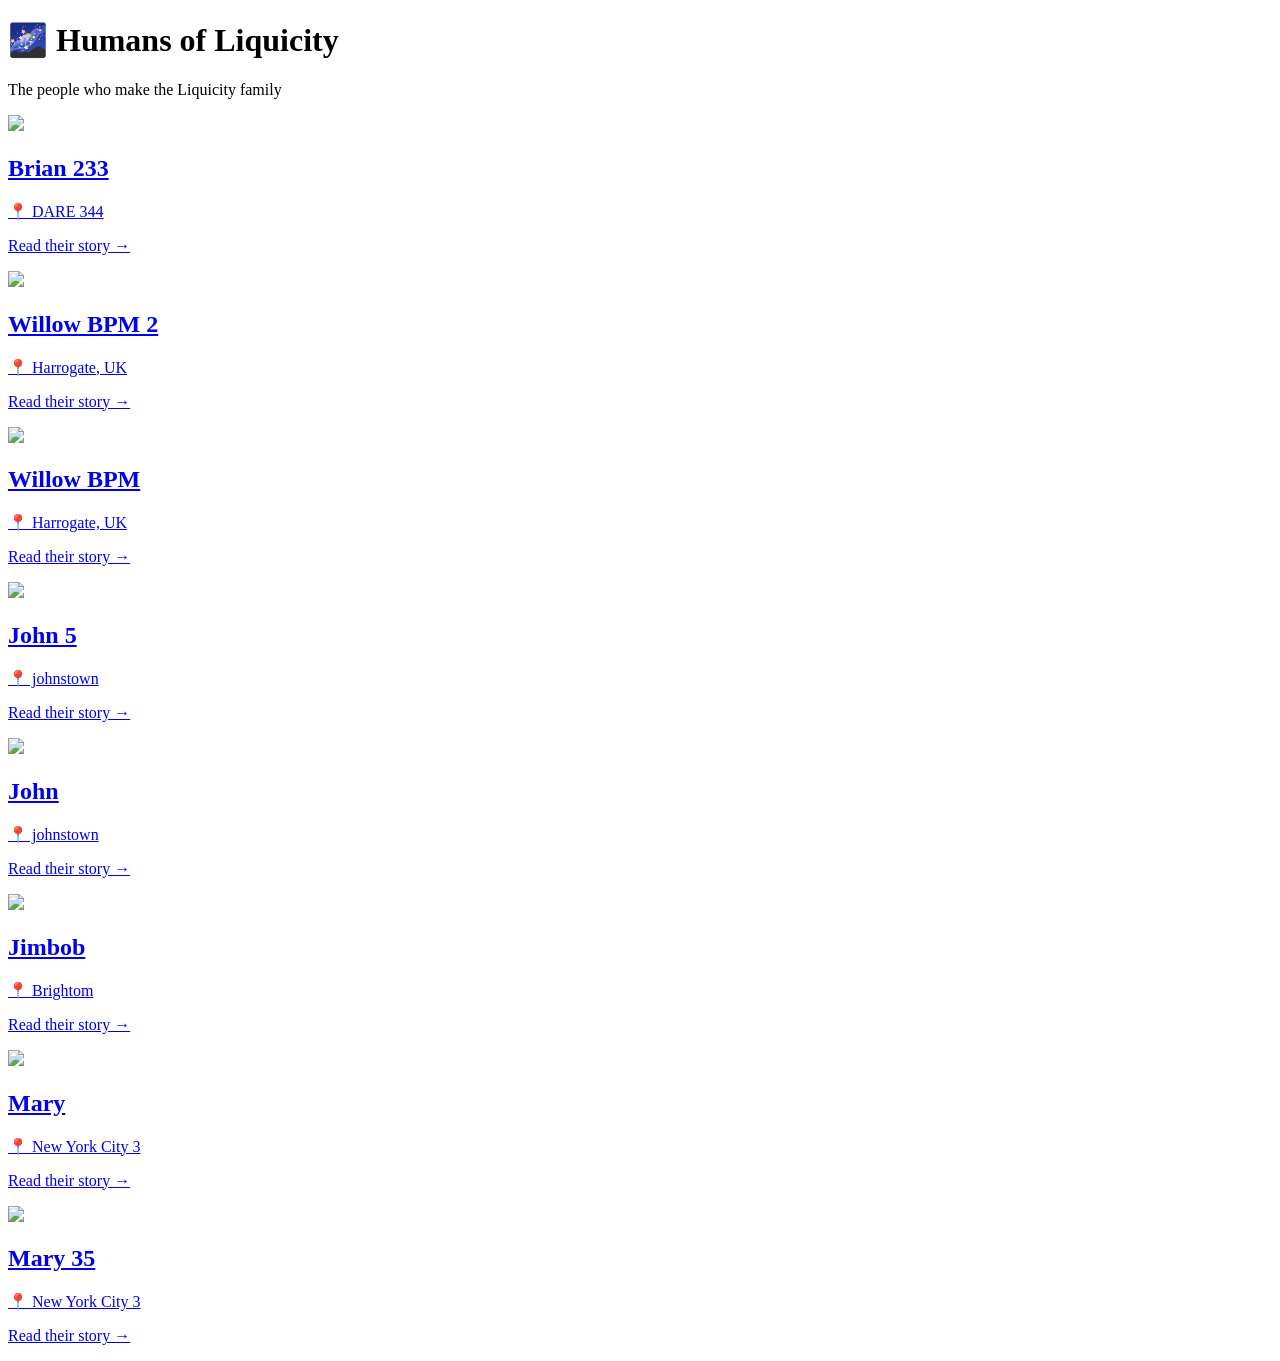
==== index.html @ 3d032705 "Update Humans of Liquicity pages" ====
<!DOCTYPE html>
<html>
<head>
<title>Humans of Liquicity</title>
<link rel="stylesheet" href="assets/style.css">
<meta name="viewport" content="width=device-width, initial-scale=1">
</head>
<body>
<header>
<h1>🌌 Humans of Liquicity</h1>
<p>The people who make the Liquicity family</p>
</header>
<section class="gallery">
<div class="human-card">
<a href="people/brian-233/">
<img src="https://github.com/user-attachments/assets/094af607-dd69-4925-a77b-a42894fe0ffe" class="human-image">
<h2>Brian 233</h2>
<p>📍 DARE 344</p>
<p>Read their story →</p>
</a>
</div><div class="human-card">
<a href="people/willow-bpm-2/">
<img src="<img width=" class="human-image">
<h2>Willow BPM 2</h2>
<p>📍 Harrogate, UK</p>
<p>Read their story →</p>
</a>
</div><div class="human-card">
<a href="people/willow-bpm/">
<img src="<img width=" class="human-image">
<h2>Willow BPM</h2>
<p>📍 Harrogate, UK</p>
<p>Read their story →</p>
</a>
</div><div class="human-card">
<a href="people/john-5/">
<img src="_No response_" class="human-image">
<h2>John 5</h2>
<p>📍 johnstown</p>
<p>Read their story →</p>
</a>
</div><div class="human-card">
<a href="people/john/">
<img src="_No response_" class="human-image">
<h2>John</h2>
<p>📍 johnstown</p>
<p>Read their story →</p>
</a>
</div><div class="human-card">
<a href="people/jimbob/">
<img src="<img width=" class="human-image">
<h2>Jimbob</h2>
<p>📍 Brightom</p>
<p>Read their story →</p>
</a>
</div><div class="human-card">
<a href="people/mary/">
<img src="<img width=" class="human-image">
<h2>Mary</h2>
<p>📍 New York City 3</p>
<p>Read their story →</p>
</a>
</div><div class="human-card">
<a href="people/mary-35/">
<img src="https://github.com/user-attachments/assets/d9423f1f-2d3f-488f-964c-c1379156f17c" class="human-image">
<h2>Mary 35</h2>
<p>📍 New York City 3</p>
<p>Read their story →</p>
</a>
</div>
</section>
</body>
</html>
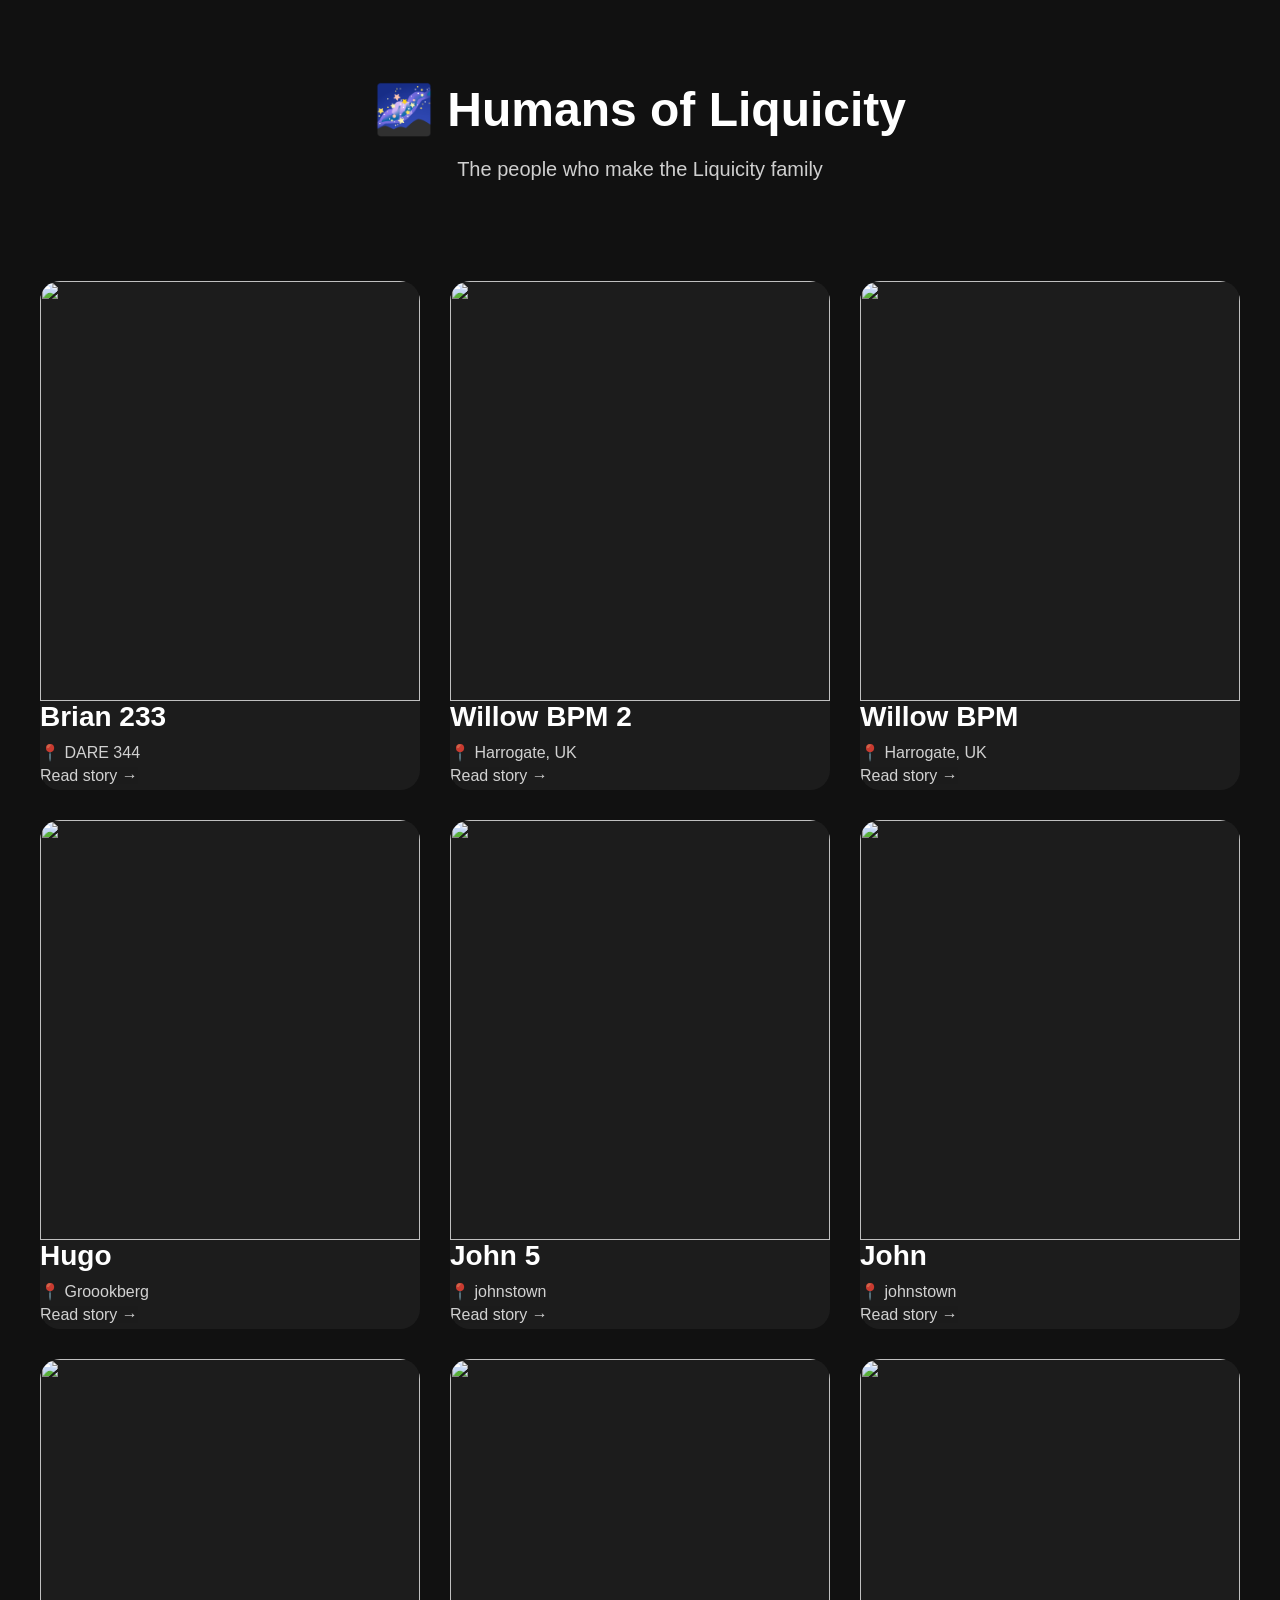
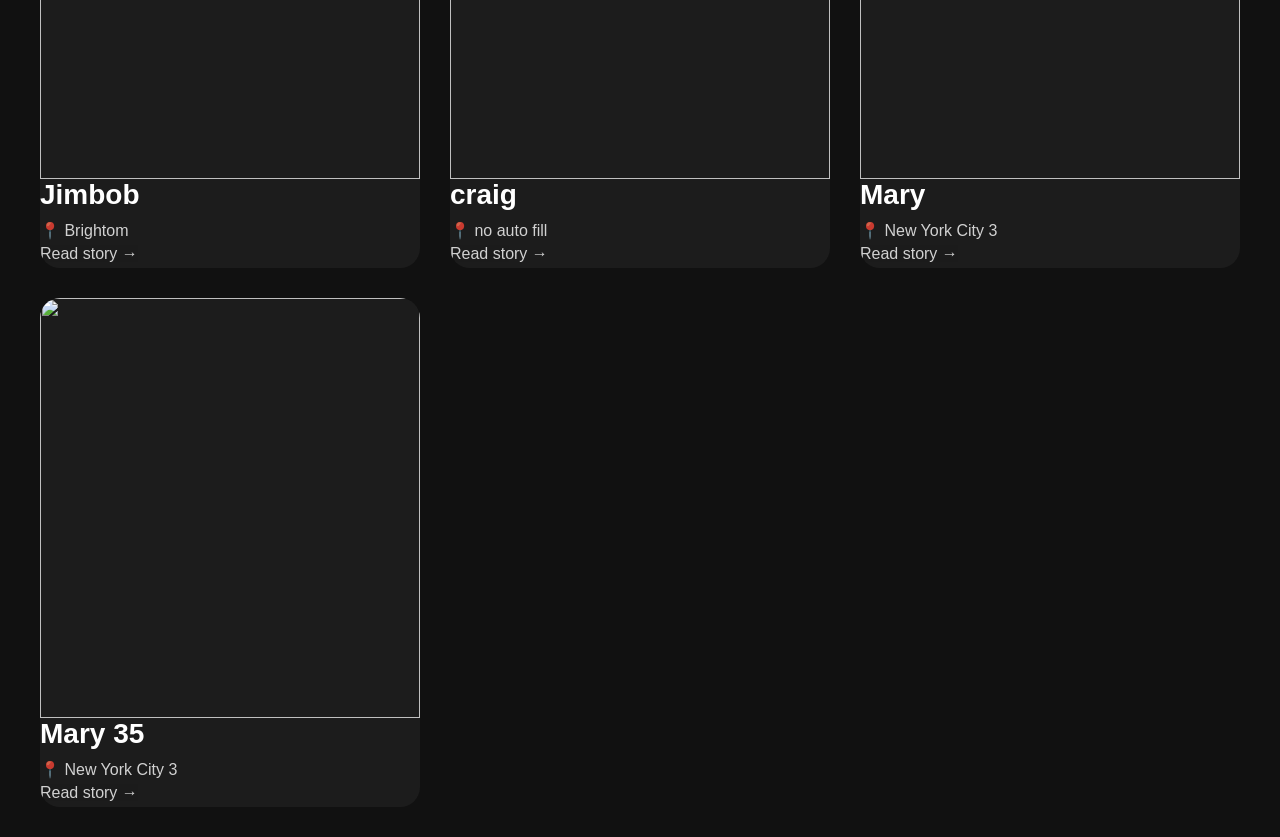
==== commit e9b0cc54: "Update Humans of Liquicity pages" ====
--- a/index.html
+++ b/index.html
@@ -3,7 +3,6 @@
 <head>
 <title>Humans of Liquicity</title>
 <link rel="stylesheet" href="assets/style.css">
-<meta name="viewport" content="width=device-width, initial-scale=1">
 </head>
 <body>
 <header>
@@ -11,63 +10,167 @@
 <p>The people who make the Liquicity family</p>
 </header>
 <section class="gallery">
-<div class="human-card">
-<a href="people/brian-233/">
-<img src="https://github.com/user-attachments/assets/094af607-dd69-4925-a77b-a42894fe0ffe" class="human-image">
-<h2>Brian 233</h2>
-<p>📍 DARE 344</p>
-<p>Read their story →</p>
-</a>
-</div><div class="human-card">
-<a href="people/willow-bpm-2/">
-<img src="<img width=" class="human-image">
-<h2>Willow BPM 2</h2>
-<p>📍 Harrogate, UK</p>
-<p>Read their story →</p>
-</a>
-</div><div class="human-card">
-<a href="people/willow-bpm/">
-<img src="<img width=" class="human-image">
-<h2>Willow BPM</h2>
-<p>📍 Harrogate, UK</p>
-<p>Read their story →</p>
-</a>
-</div><div class="human-card">
-<a href="people/john-5/">
-<img src="_No response_" class="human-image">
-<h2>John 5</h2>
-<p>📍 johnstown</p>
-<p>Read their story →</p>
-</a>
-</div><div class="human-card">
-<a href="people/john/">
-<img src="_No response_" class="human-image">
-<h2>John</h2>
-<p>📍 johnstown</p>
-<p>Read their story →</p>
-</a>
-</div><div class="human-card">
-<a href="people/jimbob/">
-<img src="<img width=" class="human-image">
-<h2>Jimbob</h2>
-<p>📍 Brightom</p>
-<p>Read their story →</p>
-</a>
-</div><div class="human-card">
-<a href="people/mary/">
-<img src="<img width=" class="human-image">
-<h2>Mary</h2>
-<p>📍 New York City 3</p>
-<p>Read their story →</p>
-</a>
-</div><div class="human-card">
-<a href="people/mary-35/">
-<img src="https://github.com/user-attachments/assets/d9423f1f-2d3f-488f-964c-c1379156f17c" class="human-image">
-<h2>Mary 35</h2>
-<p>📍 New York City 3</p>
-<p>Read their story →</p>
-</a>
-</div>
+
+        <div class="human-card">
+
+        <a href="people/brian-233/">
+
+        <img src="https://github.com/user-attachments/assets/094af607-dd69-4925-a77b-a42894fe0ffe" class="human-image">
+
+        <h2>Brian 233</h2>
+
+        <p>📍 DARE 344</p>
+
+        <p>Read story →</p>
+
+        </a>
+
+        </div>
+        
+        <div class="human-card">
+
+        <a href="people/willow-bpm-2/">
+
+        <img src="<img width=" class="human-image">
+
+        <h2>Willow BPM 2</h2>
+
+        <p>📍 Harrogate, UK</p>
+
+        <p>Read story →</p>
+
+        </a>
+
+        </div>
+        
+        <div class="human-card">
+
+        <a href="people/willow-bpm/">
+
+        <img src="<img width=" class="human-image">
+
+        <h2>Willow BPM</h2>
+
+        <p>📍 Harrogate, UK</p>
+
+        <p>Read story →</p>
+
+        </a>
+
+        </div>
+        
+        <div class="human-card">
+
+        <a href="people/hugo/">
+
+        <img src="https://github.com/user-attachments/assets/6a5c4d60-dff2-40f5-a59c-875e7937b018" class="human-image">
+
+        <h2>Hugo</h2>
+
+        <p>📍 Groookberg</p>
+
+        <p>Read story →</p>
+
+        </a>
+
+        </div>
+        
+        <div class="human-card">
+
+        <a href="people/john-5/">
+
+        <img src="_No response_" class="human-image">
+
+        <h2>John 5</h2>
+
+        <p>📍 johnstown</p>
+
+        <p>Read story →</p>
+
+        </a>
+
+        </div>
+        
+        <div class="human-card">
+
+        <a href="people/john/">
+
+        <img src="_No response_" class="human-image">
+
+        <h2>John</h2>
+
+        <p>📍 johnstown</p>
+
+        <p>Read story →</p>
+
+        </a>
+
+        </div>
+        
+        <div class="human-card">
+
+        <a href="people/jimbob/">
+
+        <img src="<img width=" class="human-image">
+
+        <h2>Jimbob</h2>
+
+        <p>📍 Brightom</p>
+
+        <p>Read story →</p>
+
+        </a>
+
+        </div>
+        
+        <div class="human-card">
+
+        <a href="people/craig/">
+
+        <img src="https://github.com/user-attachments/assets/9e0b74dc-138c-4d0c-9e52-d8a0b8a4632c" class="human-image">
+
+        <h2>craig</h2>
+
+        <p>📍 no auto fill</p>
+
+        <p>Read story →</p>
+
+        </a>
+
+        </div>
+        
+        <div class="human-card">
+
+        <a href="people/mary/">
+
+        <img src="<img width=" class="human-image">
+
+        <h2>Mary</h2>
+
+        <p>📍 New York City 3</p>
+
+        <p>Read story →</p>
+
+        </a>
+
+        </div>
+        
+        <div class="human-card">
+
+        <a href="people/mary-35/">
+
+        <img src="https://github.com/user-attachments/assets/d9423f1f-2d3f-488f-964c-c1379156f17c" class="human-image">
+
+        <h2>Mary 35</h2>
+
+        <p>📍 New York City 3</p>
+
+        <p>Read story →</p>
+
+        </a>
+
+        </div>
+        
 </section>
 </body>
 </html>
--- a/assets/style.css
+++ b/assets/style.css
@@ -0,0 +1,180 @@
+body {
+    margin: 0;
+    font-family: Arial, Helvetica, sans-serif;
+    background: #111;
+    color: white;
+}
+
+
+header {
+    text-align: center;
+    padding: 50px 20px;
+}
+
+
+header h1 {
+    font-size: 48px;
+    margin-bottom: 10px;
+}
+
+
+header p {
+    font-size: 20px;
+    opacity: 0.8;
+}
+
+
+/* 3 column Humans gallery */
+
+.gallery {
+    max-width: 1200px;
+    margin: 0 auto;
+    padding: 30px;
+
+    display: grid;
+    grid-template-columns: repeat(3, 1fr);
+    gap: 30px;
+}
+
+
+
+.human-card {
+    background: #1c1c1c;
+    border-radius: 20px;
+    overflow: hidden;
+    transition: transform 0.3s ease;
+}
+
+
+
+.human-card:hover {
+    transform: translateY(-5px);
+}
+
+
+
+.human-card a {
+    color: white;
+    text-decoration: none;
+}
+
+
+
+.human-image {
+
+    width: 100%;
+
+    height: 420px;
+
+    object-fit: cover;
+
+    display: block;
+
+}
+
+
+
+.human-info {
+    padding: 20px;
+}
+
+
+
+.human-card h2 {
+
+    margin: 0 0 10px 0;
+
+    font-size: 28px;
+
+}
+
+
+
+.human-card p {
+
+    margin: 5px 0;
+
+    opacity: 0.8;
+
+}
+
+
+
+/* Individual story pages */
+
+.profile {
+
+    max-width: 700px;
+
+    margin: 50px auto;
+
+    padding: 30px;
+
+    background: #1c1c1c;
+
+    border-radius: 25px;
+
+}
+
+
+
+.profile-image {
+
+    width: 100%;
+
+    max-height: 700px;
+
+    object-fit: cover;
+
+    border-radius: 20px;
+
+}
+
+
+
+blockquote {
+
+    font-size: 24px;
+
+    font-style: italic;
+
+    line-height: 1.5;
+
+    border-left: 4px solid white;
+
+    padding-left: 20px;
+
+}
+
+
+
+/* Mobile */
+
+@media (max-width: 900px) {
+
+    .gallery {
+
+        grid-template-columns: repeat(2, 1fr);
+
+    }
+
+}
+
+
+
+@media (max-width: 600px) {
+
+    .gallery {
+
+        grid-template-columns: 1fr;
+
+    }
+
+
+    header h1 {
+
+        font-size: 36px;
+
+    }
+
+}
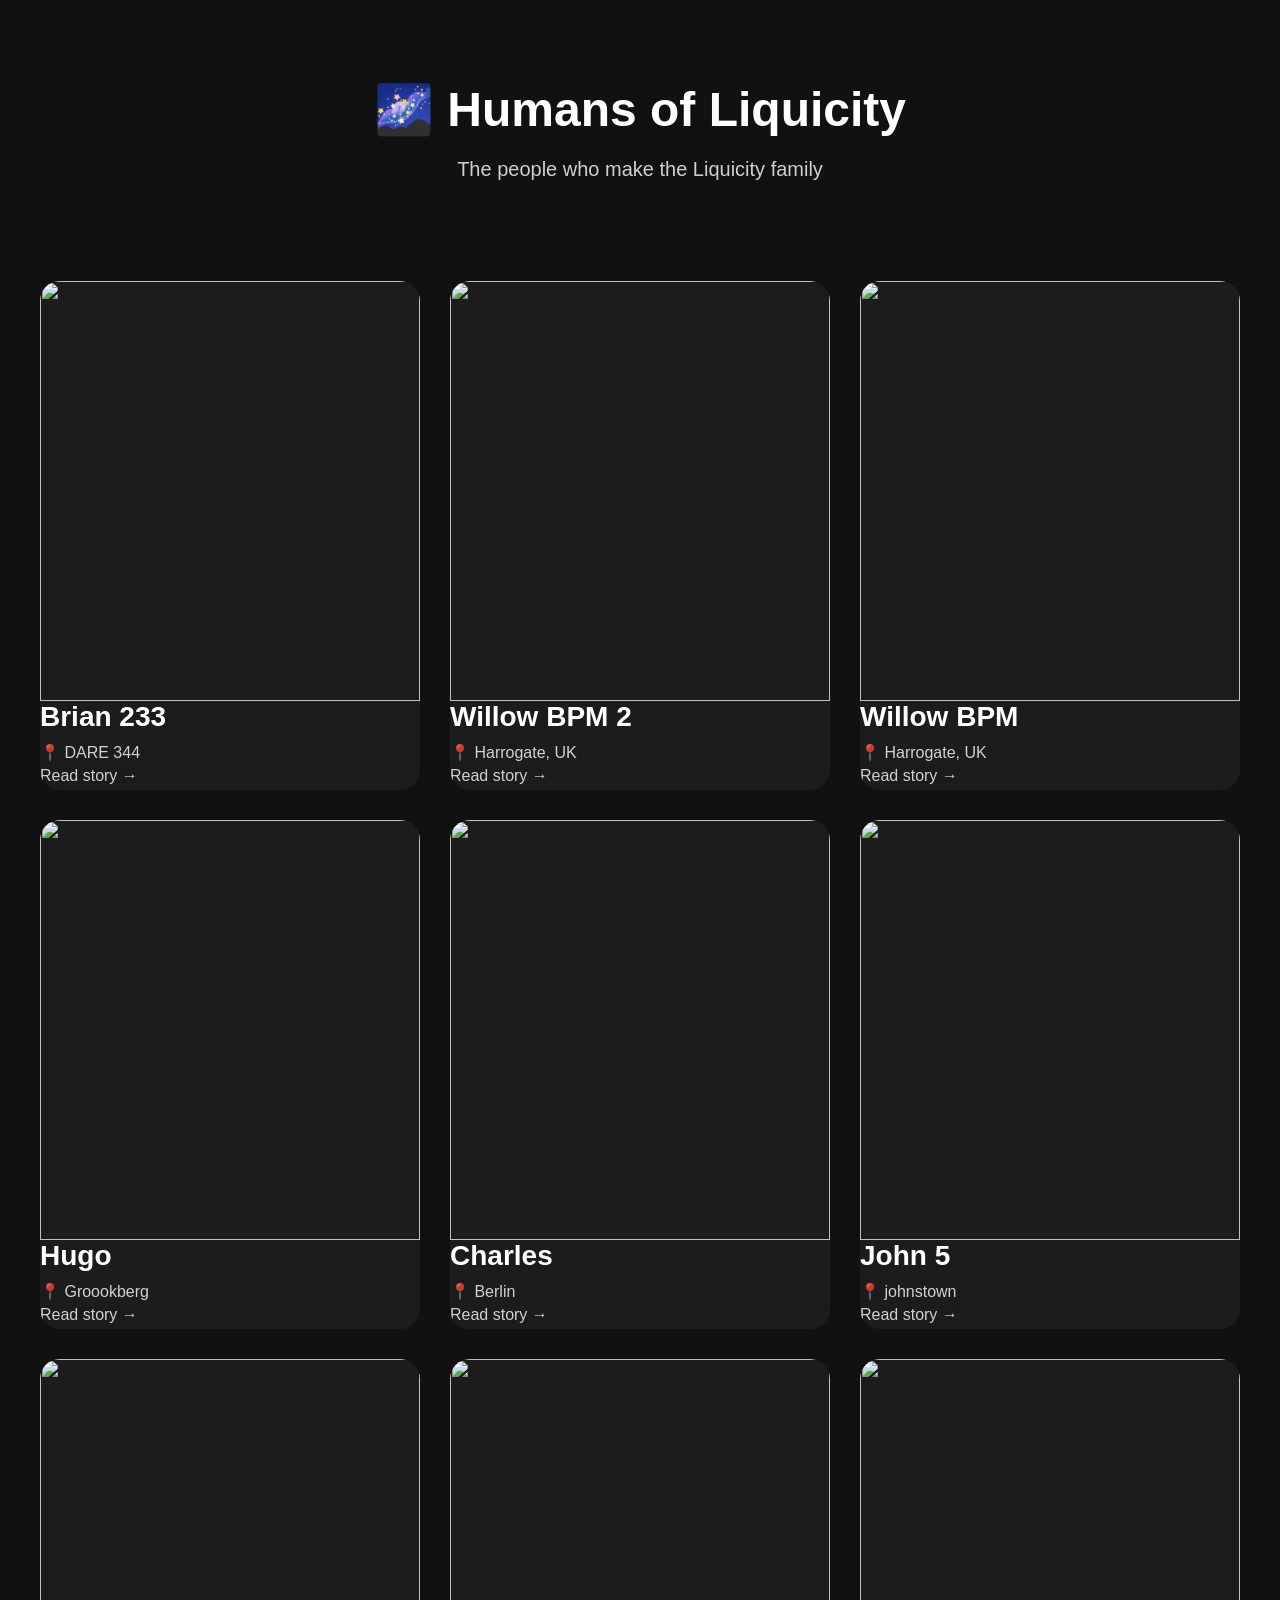
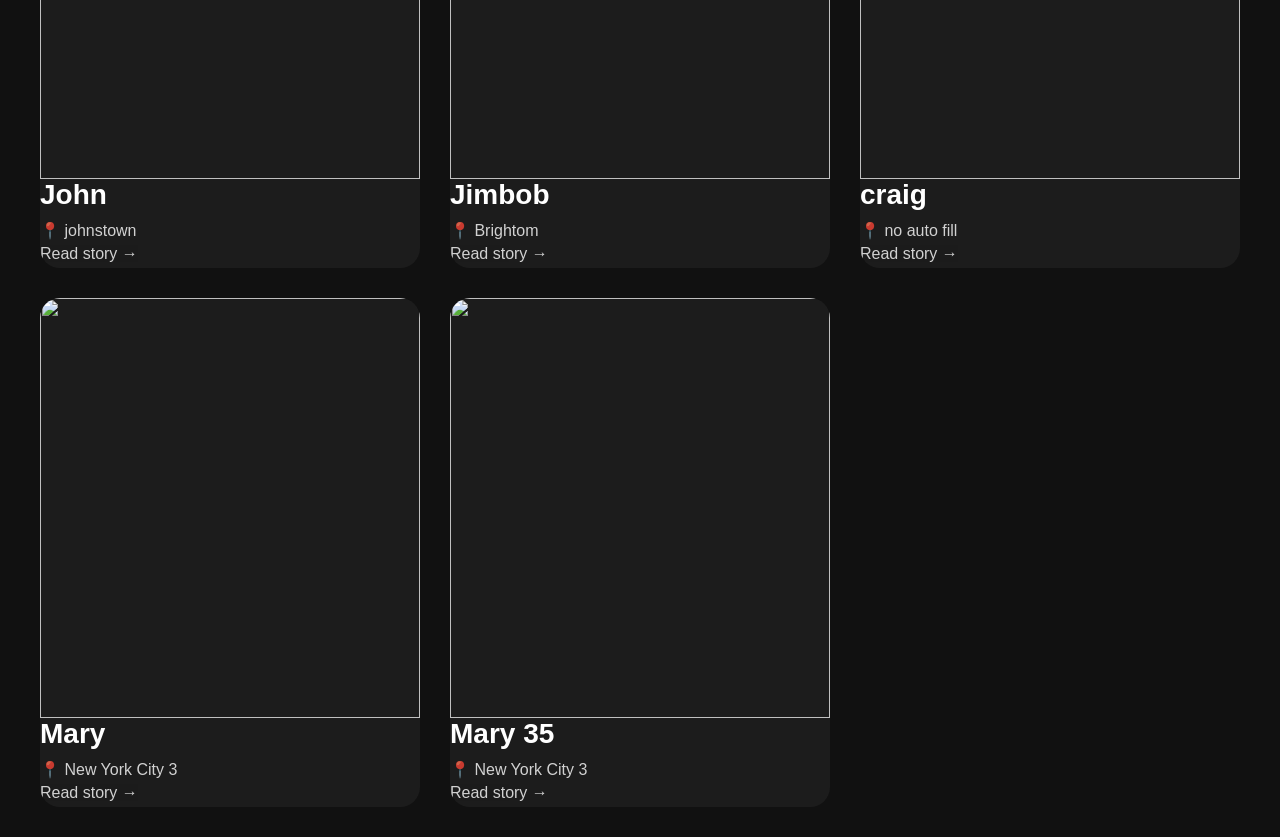
==== commit ca7f7cf6: "Update Humans of Liquicity pages" ====
--- a/index.html
+++ b/index.html
@@ -68,6 +68,22 @@
         <h2>Hugo</h2>
 
         <p>📍 Groookberg</p>
+
+        <p>Read story →</p>
+
+        </a>
+
+        </div>
+        
+        <div class="human-card">
+
+        <a href="people/charles/">
+
+        <img src="" class="human-image">
+
+        <h2>Charles</h2>
+
+        <p>📍 Berlin</p>
 
         <p>Read story →</p>
 
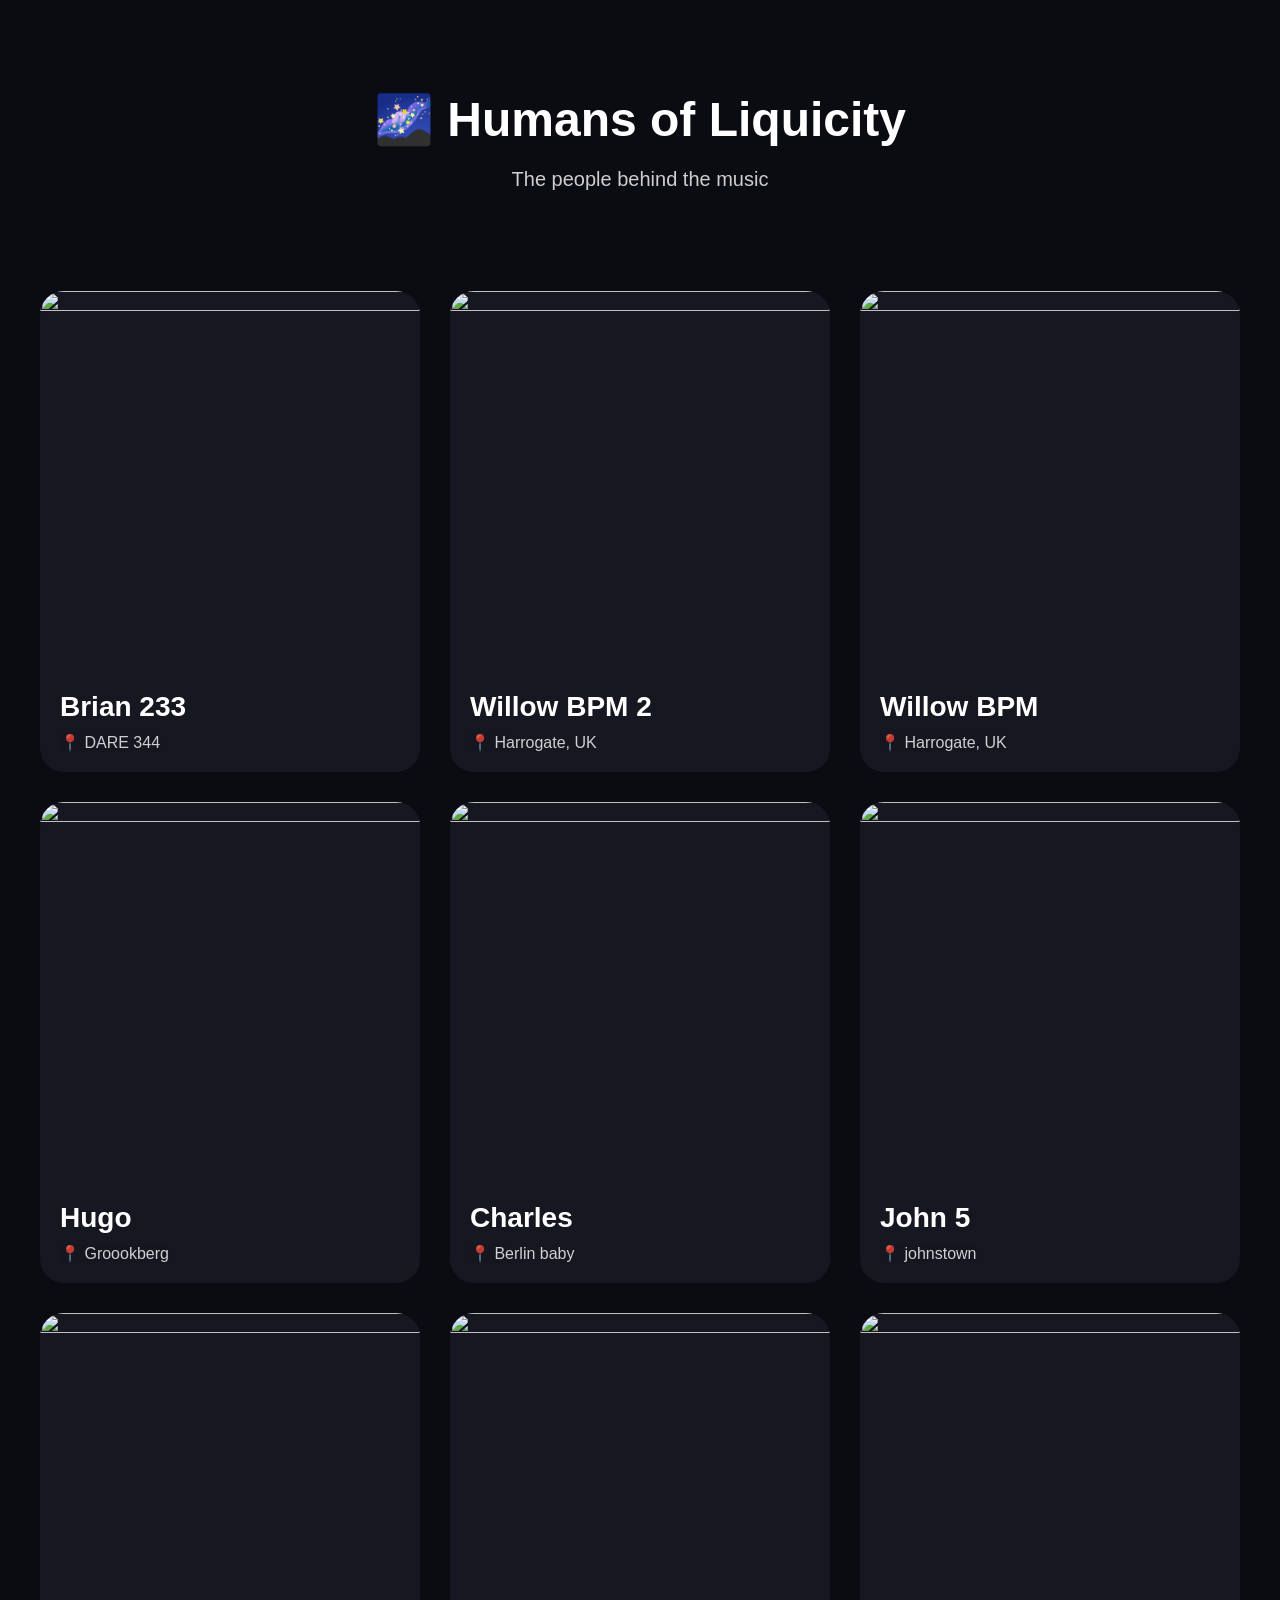
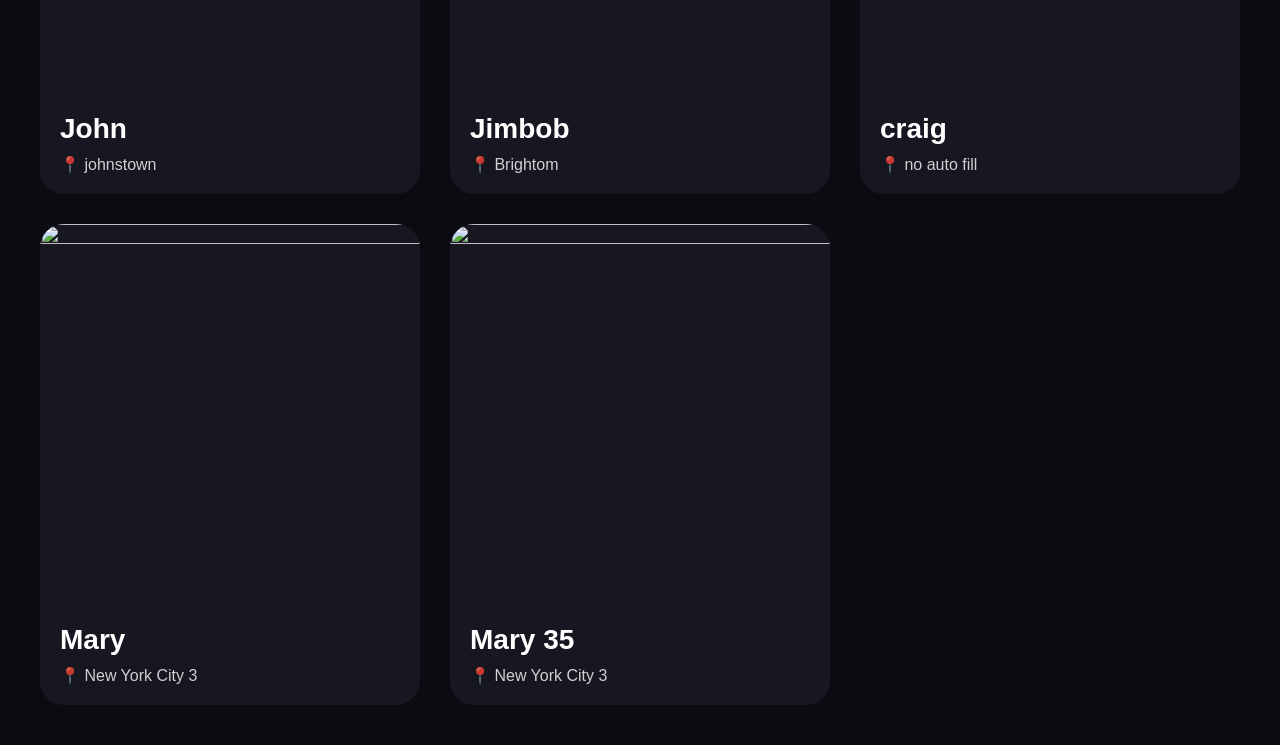
==== commit 0bc11db2: "Update Humans of Liquicity pages" ====
--- a/index.html
+++ b/index.html
@@ -2,191 +2,22 @@
 <html>
 <head>
 <title>Humans of Liquicity</title>
-<link rel="stylesheet" href="assets/style.css">
+<link rel='stylesheet' href='assets/style.css'>
 </head>
 <body>
-<header>
-<h1>🌌 Humans of Liquicity</h1>
-<p>The people who make the Liquicity family</p>
-</header>
-<section class="gallery">
-
-        <div class="human-card">
-
-        <a href="people/brian-233/">
-
-        <img src="https://github.com/user-attachments/assets/094af607-dd69-4925-a77b-a42894fe0ffe" class="human-image">
-
-        <h2>Brian 233</h2>
-
-        <p>📍 DARE 344</p>
-
-        <p>Read story →</p>
-
-        </a>
-
-        </div>
-        
-        <div class="human-card">
-
-        <a href="people/willow-bpm-2/">
-
-        <img src="<img width=" class="human-image">
-
-        <h2>Willow BPM 2</h2>
-
-        <p>📍 Harrogate, UK</p>
-
-        <p>Read story →</p>
-
-        </a>
-
-        </div>
-        
-        <div class="human-card">
-
-        <a href="people/willow-bpm/">
-
-        <img src="<img width=" class="human-image">
-
-        <h2>Willow BPM</h2>
-
-        <p>📍 Harrogate, UK</p>
-
-        <p>Read story →</p>
-
-        </a>
-
-        </div>
-        
-        <div class="human-card">
-
-        <a href="people/hugo/">
-
-        <img src="https://github.com/user-attachments/assets/6a5c4d60-dff2-40f5-a59c-875e7937b018" class="human-image">
-
-        <h2>Hugo</h2>
-
-        <p>📍 Groookberg</p>
-
-        <p>Read story →</p>
-
-        </a>
-
-        </div>
-        
-        <div class="human-card">
-
-        <a href="people/charles/">
-
-        <img src="" class="human-image">
-
-        <h2>Charles</h2>
-
-        <p>📍 Berlin</p>
-
-        <p>Read story →</p>
-
-        </a>
-
-        </div>
-        
-        <div class="human-card">
-
-        <a href="people/john-5/">
-
-        <img src="_No response_" class="human-image">
-
-        <h2>John 5</h2>
-
-        <p>📍 johnstown</p>
-
-        <p>Read story →</p>
-
-        </a>
-
-        </div>
-        
-        <div class="human-card">
-
-        <a href="people/john/">
-
-        <img src="_No response_" class="human-image">
-
-        <h2>John</h2>
-
-        <p>📍 johnstown</p>
-
-        <p>Read story →</p>
-
-        </a>
-
-        </div>
-        
-        <div class="human-card">
-
-        <a href="people/jimbob/">
-
-        <img src="<img width=" class="human-image">
-
-        <h2>Jimbob</h2>
-
-        <p>📍 Brightom</p>
-
-        <p>Read story →</p>
-
-        </a>
-
-        </div>
-        
-        <div class="human-card">
-
-        <a href="people/craig/">
-
-        <img src="https://github.com/user-attachments/assets/9e0b74dc-138c-4d0c-9e52-d8a0b8a4632c" class="human-image">
-
-        <h2>craig</h2>
-
-        <p>📍 no auto fill</p>
-
-        <p>Read story →</p>
-
-        </a>
-
-        </div>
-        
-        <div class="human-card">
-
-        <a href="people/mary/">
-
-        <img src="<img width=" class="human-image">
-
-        <h2>Mary</h2>
-
-        <p>📍 New York City 3</p>
-
-        <p>Read story →</p>
-
-        </a>
-
-        </div>
-        
-        <div class="human-card">
-
-        <a href="people/mary-35/">
-
-        <img src="https://github.com/user-attachments/assets/d9423f1f-2d3f-488f-964c-c1379156f17c" class="human-image">
-
-        <h2>Mary 35</h2>
-
-        <p>📍 New York City 3</p>
-
-        <p>Read story →</p>
-
-        </a>
-
-        </div>
-        
-</section>
+<header class='hero'><h1>🌌 Humans of Liquicity</h1><p>The people behind the music</p></header>
+<main class='gallery'>
+<article class='human-card'><a href='people/brian-233/'><img class='human-image' src=''><h2>Brian 233</h2><p>📍 DARE 344</p></a></article>
+<article class='human-card'><a href='people/willow-bpm-2/'><img class='human-image' src=''><h2>Willow BPM 2</h2><p>📍 Harrogate, UK</p></a></article>
+<article class='human-card'><a href='people/willow-bpm/'><img class='human-image' src=''><h2>Willow BPM</h2><p>📍 Harrogate, UK</p></a></article>
+<article class='human-card'><a href='people/hugo/'><img class='human-image' src=''><h2>Hugo</h2><p>📍 Groookberg</p></a></article>
+<article class='human-card'><a href='people/charles/'><img class='human-image' src=''><h2>Charles</h2><p>📍 Berlin baby</p></a></article>
+<article class='human-card'><a href='people/john-5/'><img class='human-image' src=''><h2>John 5</h2><p>📍 johnstown</p></a></article>
+<article class='human-card'><a href='people/john/'><img class='human-image' src=''><h2>John</h2><p>📍 johnstown</p></a></article>
+<article class='human-card'><a href='people/jimbob/'><img class='human-image' src=''><h2>Jimbob</h2><p>📍 Brightom</p></a></article>
+<article class='human-card'><a href='people/craig/'><img class='human-image' src=''><h2>craig</h2><p>📍 no auto fill</p></a></article>
+<article class='human-card'><a href='people/mary/'><img class='human-image' src=''><h2>Mary</h2><p>📍 New York City 3</p></a></article>
+<article class='human-card'><a href='people/mary-35/'><img class='human-image' src=''><h2>Mary 35</h2><p>📍 New York City 3</p></a></article>
+</main>
 </body>
 </html>
--- a/assets/style.css
+++ b/assets/style.css
@@ -1,14 +1,14 @@
 body {
     margin: 0;
     font-family: Arial, Helvetica, sans-serif;
-    background: #111;
+    background: #0b0b12;
     color: white;
 }
 
 
 header {
     text-align: center;
-    padding: 50px 20px;
+    padding: 60px 20px 40px;
 }
 
 
@@ -24,95 +24,106 @@
 }
 
 
-/* 3 column Humans gallery */
+/* Gallery */
 
 .gallery {
-    max-width: 1200px;
-    margin: 0 auto;
+
+    display: grid;
+
+    grid-template-columns: repeat(3, 1fr);
+
+    gap: 30px;
+
+    padding: 40px;
+
+    max-width: 1400px;
+
+    margin: auto;
+
+}
+
+
+
+.human-card {
+
+    background: #171722;
+
+    border-radius: 24px;
+
+    overflow: hidden;
+
+    transition: transform .25s ease;
+
+}
+
+
+
+.human-card:hover {
+
+    transform: translateY(-8px);
+
+}
+
+
+
+.human-card a {
+
+    color: white;
+
+    text-decoration: none;
+
+}
+
+
+
+.human-image {
+
+    width: 100%;
+
+    aspect-ratio: 1 / 1;
+
+    object-fit: cover;
+
+    display: block;
+
+}
+
+
+
+.human-card h2 {
+
+    font-size: 28px;
+
+    margin: 20px 20px 5px;
+
+}
+
+
+
+.human-card p {
+
+    margin: 10px 20px 20px;
+
+    opacity: .8;
+
+}
+
+
+
+/* Profile pages */
+
+
+.profile {
+
+    max-width: 800px;
+
+    margin: 40px auto;
+
     padding: 30px;
 
-    display: grid;
-    grid-template-columns: repeat(3, 1fr);
-    gap: 30px;
-}
-
-
-
-.human-card {
-    background: #1c1c1c;
-    border-radius: 20px;
-    overflow: hidden;
-    transition: transform 0.3s ease;
-}
-
-
-
-.human-card:hover {
-    transform: translateY(-5px);
-}
-
-
-
-.human-card a {
-    color: white;
-    text-decoration: none;
-}
-
-
-
-.human-image {
-
-    width: 100%;
-
-    height: 420px;
-
-    object-fit: cover;
-
-    display: block;
-
-}
-
-
-
-.human-info {
-    padding: 20px;
-}
-
-
-
-.human-card h2 {
-
-    margin: 0 0 10px 0;
-
-    font-size: 28px;
-
-}
-
-
-
-.human-card p {
-
-    margin: 5px 0;
-
-    opacity: 0.8;
-
-}
-
-
-
-/* Individual story pages */
-
-.profile {
-
-    max-width: 700px;
-
-    margin: 50px auto;
-
-    padding: 30px;
-
-    background: #1c1c1c;
-
-    border-radius: 25px;
+    background:#171722;
+
+    border-radius:30px;
 
 }
 
@@ -120,13 +131,47 @@
 
 .profile-image {
 
-    width: 100%;
-
-    max-height: 700px;
-
-    object-fit: cover;
-
-    border-radius: 20px;
+    width:100%;
+
+    max-height:700px;
+
+    object-fit:cover;
+
+    border-radius:25px;
+
+}
+
+
+
+.profile h1 {
+
+    font-size:42px;
+
+}
+
+
+
+.answer {
+
+    margin-top:35px;
+
+}
+
+
+
+.answer h3 {
+
+    font-size:22px;
+
+}
+
+
+
+.answer p {
+
+    font-size:18px;
+
+    line-height:1.6;
 
 }
 
@@ -134,15 +179,13 @@
 
 blockquote {
 
-    font-size: 24px;
-
-    font-style: italic;
-
-    line-height: 1.5;
-
-    border-left: 4px solid white;
-
-    padding-left: 20px;
+    font-size:24px;
+
+    font-style:italic;
+
+    border-left:4px solid white;
+
+    padding-left:20px;
 
 }
 
@@ -150,31 +193,46 @@
 
 /* Mobile */
 
-@media (max-width: 900px) {
+
+@media(max-width:900px){
 
     .gallery {
 
-        grid-template-columns: repeat(2, 1fr);
-
-    }
-
-}
-
-
-
-@media (max-width: 600px) {
+        grid-template-columns:repeat(2,1fr);
+
+        padding:20px;
+
+    }
+
+}
+
+
+
+@media(max-width:600px){
+
+    header h1 {
+
+        font-size:34px;
+
+    }
+
 
     .gallery {
 
-        grid-template-columns: 1fr;
-
-    }
-
-
-    header h1 {
-
-        font-size: 36px;
-
-    }
-
-}
+        grid-template-columns:1fr;
+
+        padding:15px;
+
+    }
+
+
+    .profile {
+
+        margin:15px;
+
+        padding:20px;
+
+    }
+
+
+}
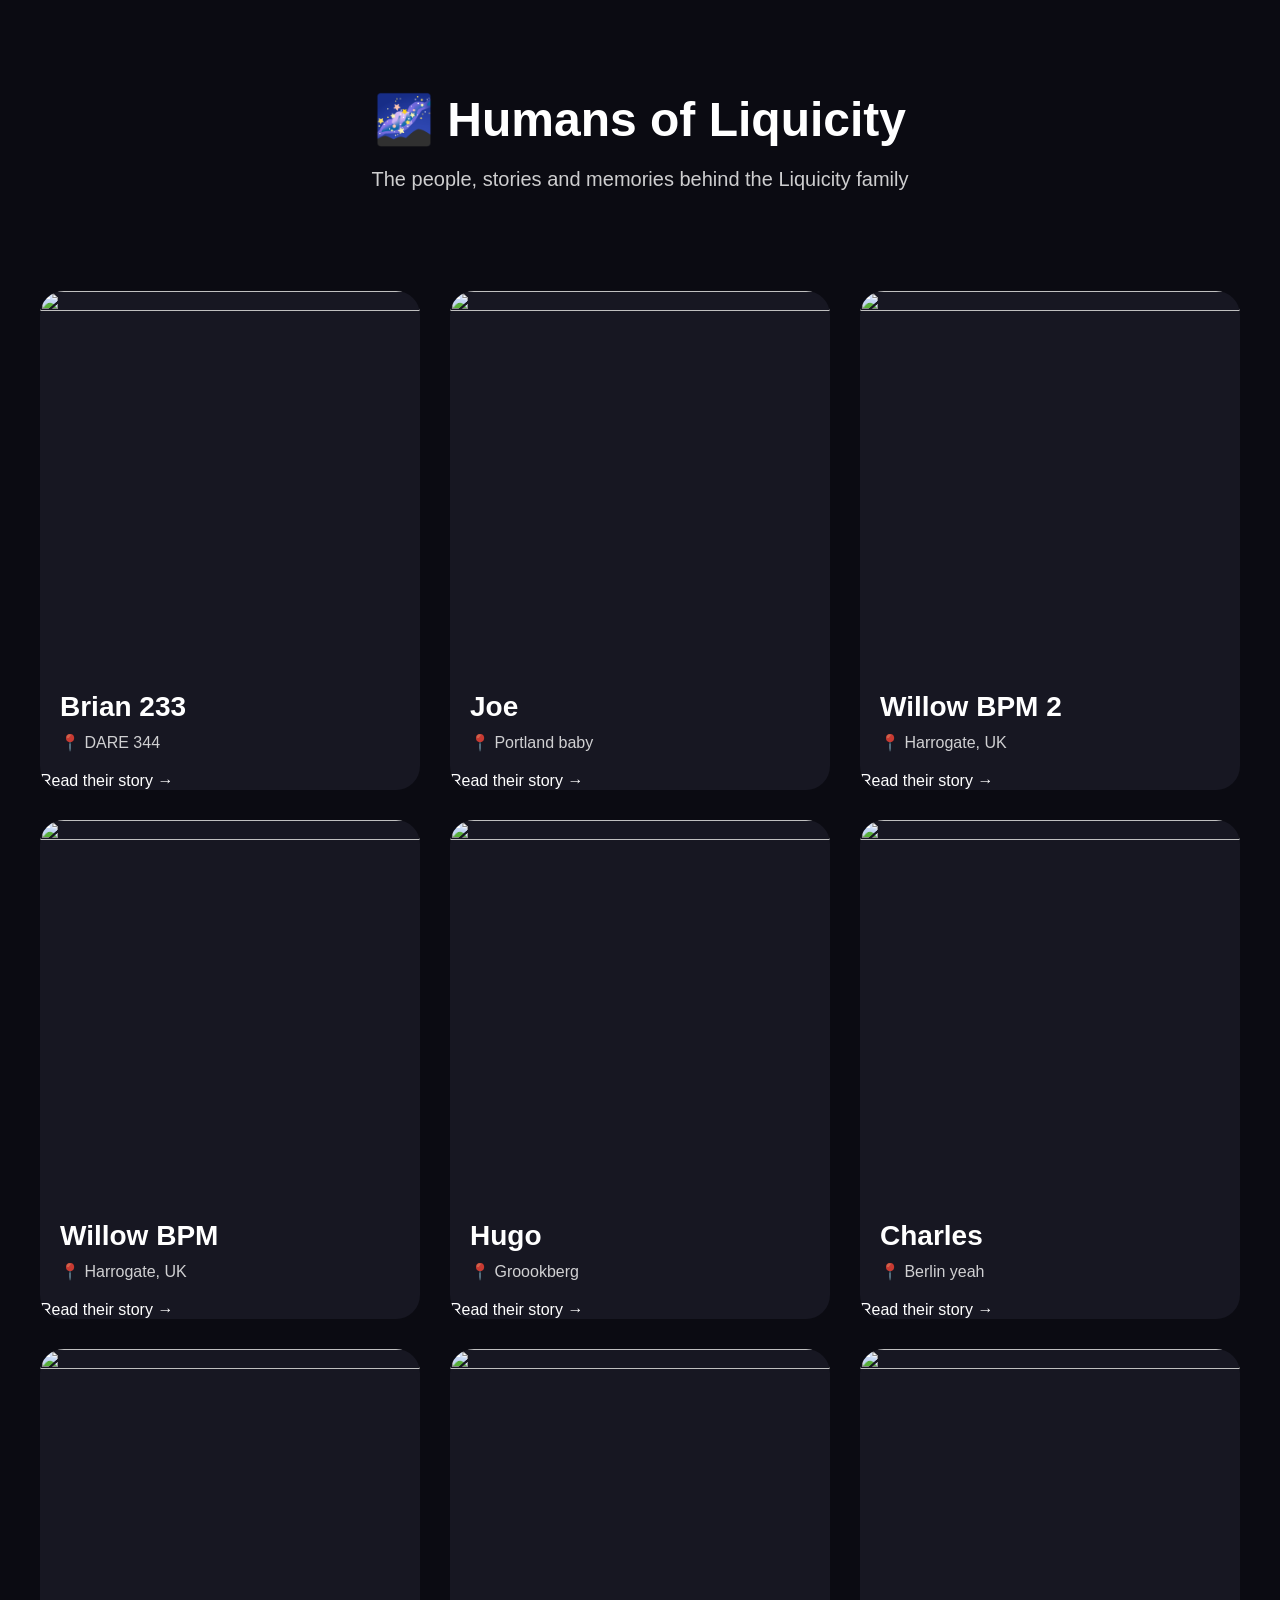
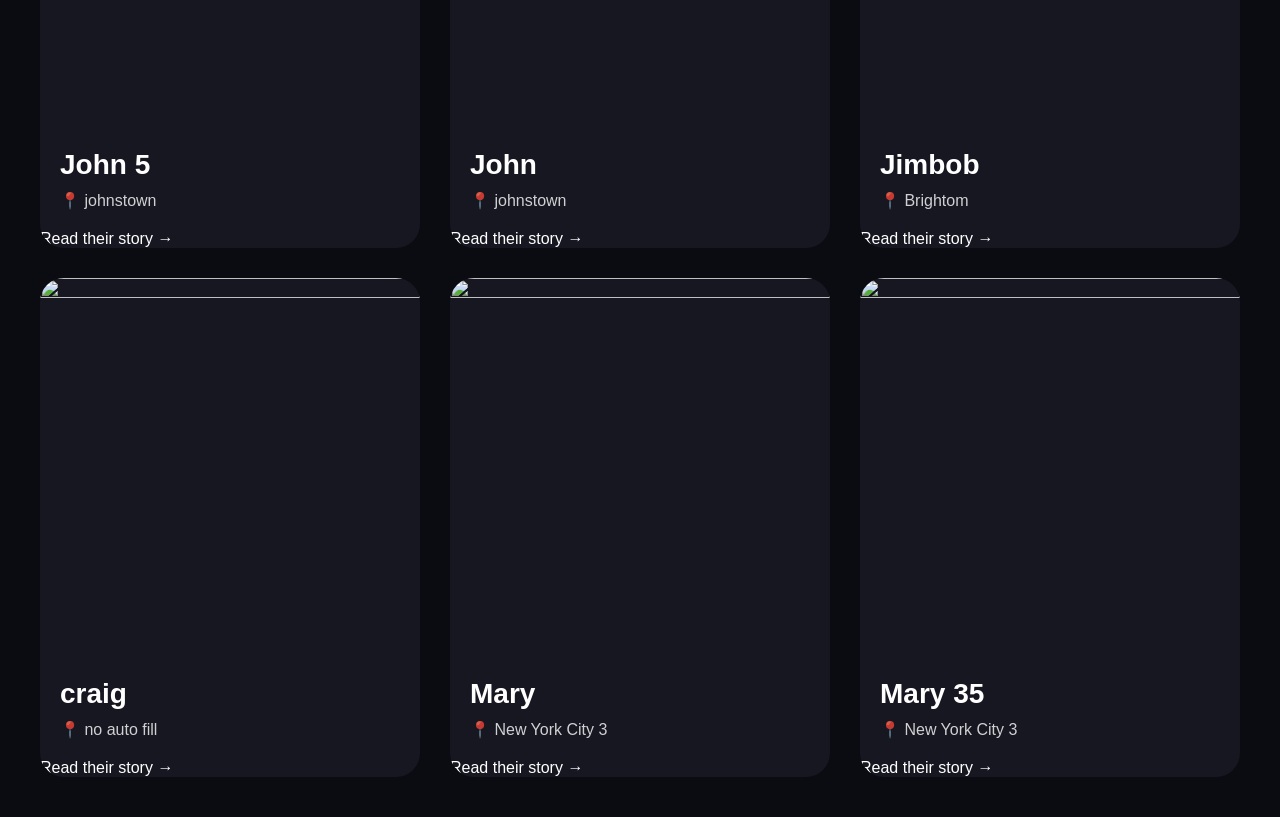
==== commit b0046bbb: "Update Humans of Liquicity pages" ====
--- a/index.html
+++ b/index.html
@@ -2,22 +2,24 @@
 <html>
 <head>
 <title>Humans of Liquicity</title>
+<meta name='viewport' content='width=device-width, initial-scale=1'>
 <link rel='stylesheet' href='assets/style.css'>
 </head>
 <body>
-<header class='hero'><h1>🌌 Humans of Liquicity</h1><p>The people behind the music</p></header>
+<header class='hero'><h1>🌌 Humans of Liquicity</h1><p>The people, stories and memories behind the Liquicity family</p></header>
 <main class='gallery'>
-<article class='human-card'><a href='people/brian-233/'><img class='human-image' src=''><h2>Brian 233</h2><p>📍 DARE 344</p></a></article>
-<article class='human-card'><a href='people/willow-bpm-2/'><img class='human-image' src=''><h2>Willow BPM 2</h2><p>📍 Harrogate, UK</p></a></article>
-<article class='human-card'><a href='people/willow-bpm/'><img class='human-image' src=''><h2>Willow BPM</h2><p>📍 Harrogate, UK</p></a></article>
-<article class='human-card'><a href='people/hugo/'><img class='human-image' src=''><h2>Hugo</h2><p>📍 Groookberg</p></a></article>
-<article class='human-card'><a href='people/charles/'><img class='human-image' src=''><h2>Charles</h2><p>📍 Berlin baby</p></a></article>
-<article class='human-card'><a href='people/john-5/'><img class='human-image' src=''><h2>John 5</h2><p>📍 johnstown</p></a></article>
-<article class='human-card'><a href='people/john/'><img class='human-image' src=''><h2>John</h2><p>📍 johnstown</p></a></article>
-<article class='human-card'><a href='people/jimbob/'><img class='human-image' src=''><h2>Jimbob</h2><p>📍 Brightom</p></a></article>
-<article class='human-card'><a href='people/craig/'><img class='human-image' src=''><h2>craig</h2><p>📍 no auto fill</p></a></article>
-<article class='human-card'><a href='people/mary/'><img class='human-image' src=''><h2>Mary</h2><p>📍 New York City 3</p></a></article>
-<article class='human-card'><a href='people/mary-35/'><img class='human-image' src=''><h2>Mary 35</h2><p>📍 New York City 3</p></a></article>
+<article class='human-card'><a href='people/brian-233/'><img class='human-image' src='https://github.com/user-attachments/assets/094af607-dd69-4925-a77b-a42894fe0ffe' loading='lazy'><div class='card-content'><h2>Brian 233</h2><p>📍 DARE 344</p><span>Read their story →</span></div></a></article>
+<article class='human-card'><a href='people/joe/'><img class='human-image' src='' loading='lazy'><div class='card-content'><h2>Joe</h2><p>📍 Portland baby</p><span>Read their story →</span></div></a></article>
+<article class='human-card'><a href='people/willow-bpm-2/'><img class='human-image' src='https://github.com/user-attachments/assets/fc92c161-4ea5-44bc-9026-ef373d1736e5' loading='lazy'><div class='card-content'><h2>Willow BPM 2</h2><p>📍 Harrogate, UK</p><span>Read their story →</span></div></a></article>
+<article class='human-card'><a href='people/willow-bpm/'><img class='human-image' src='https://github.com/user-attachments/assets/fc92c161-4ea5-44bc-9026-ef373d1736e5' loading='lazy'><div class='card-content'><h2>Willow BPM</h2><p>📍 Harrogate, UK</p><span>Read their story →</span></div></a></article>
+<article class='human-card'><a href='people/hugo/'><img class='human-image' src='https://github.com/user-attachments/assets/6a5c4d60-dff2-40f5-a59c-875e7937b018' loading='lazy'><div class='card-content'><h2>Hugo</h2><p>📍 Groookberg</p><span>Read their story →</span></div></a></article>
+<article class='human-card'><a href='people/charles/'><img class='human-image' src='' loading='lazy'><div class='card-content'><h2>Charles</h2><p>📍 Berlin yeah</p><span>Read their story →</span></div></a></article>
+<article class='human-card'><a href='people/john-5/'><img class='human-image' src='_No response_' loading='lazy'><div class='card-content'><h2>John 5</h2><p>📍 johnstown</p><span>Read their story →</span></div></a></article>
+<article class='human-card'><a href='people/john/'><img class='human-image' src='_No response_' loading='lazy'><div class='card-content'><h2>John</h2><p>📍 johnstown</p><span>Read their story →</span></div></a></article>
+<article class='human-card'><a href='people/jimbob/'><img class='human-image' src='https://github.com/user-attachments/assets/8e66f4f4-fe10-44ca-acda-b9aea173c19b' loading='lazy'><div class='card-content'><h2>Jimbob</h2><p>📍 Brightom</p><span>Read their story →</span></div></a></article>
+<article class='human-card'><a href='people/craig/'><img class='human-image' src='https://github.com/user-attachments/assets/9e0b74dc-138c-4d0c-9e52-d8a0b8a4632c' loading='lazy'><div class='card-content'><h2>craig</h2><p>📍 no auto fill</p><span>Read their story →</span></div></a></article>
+<article class='human-card'><a href='people/mary/'><img class='human-image' src='https://github.com/user-attachments/assets/d9423f1f-2d3f-488f-964c-c1379156f17c' loading='lazy'><div class='card-content'><h2>Mary</h2><p>📍 New York City 3</p><span>Read their story →</span></div></a></article>
+<article class='human-card'><a href='people/mary-35/'><img class='human-image' src='https://github.com/user-attachments/assets/d9423f1f-2d3f-488f-964c-c1379156f17c' loading='lazy'><div class='card-content'><h2>Mary 35</h2><p>📍 New York City 3</p><span>Read their story →</span></div></a></article>
 </main>
 </body>
 </html>
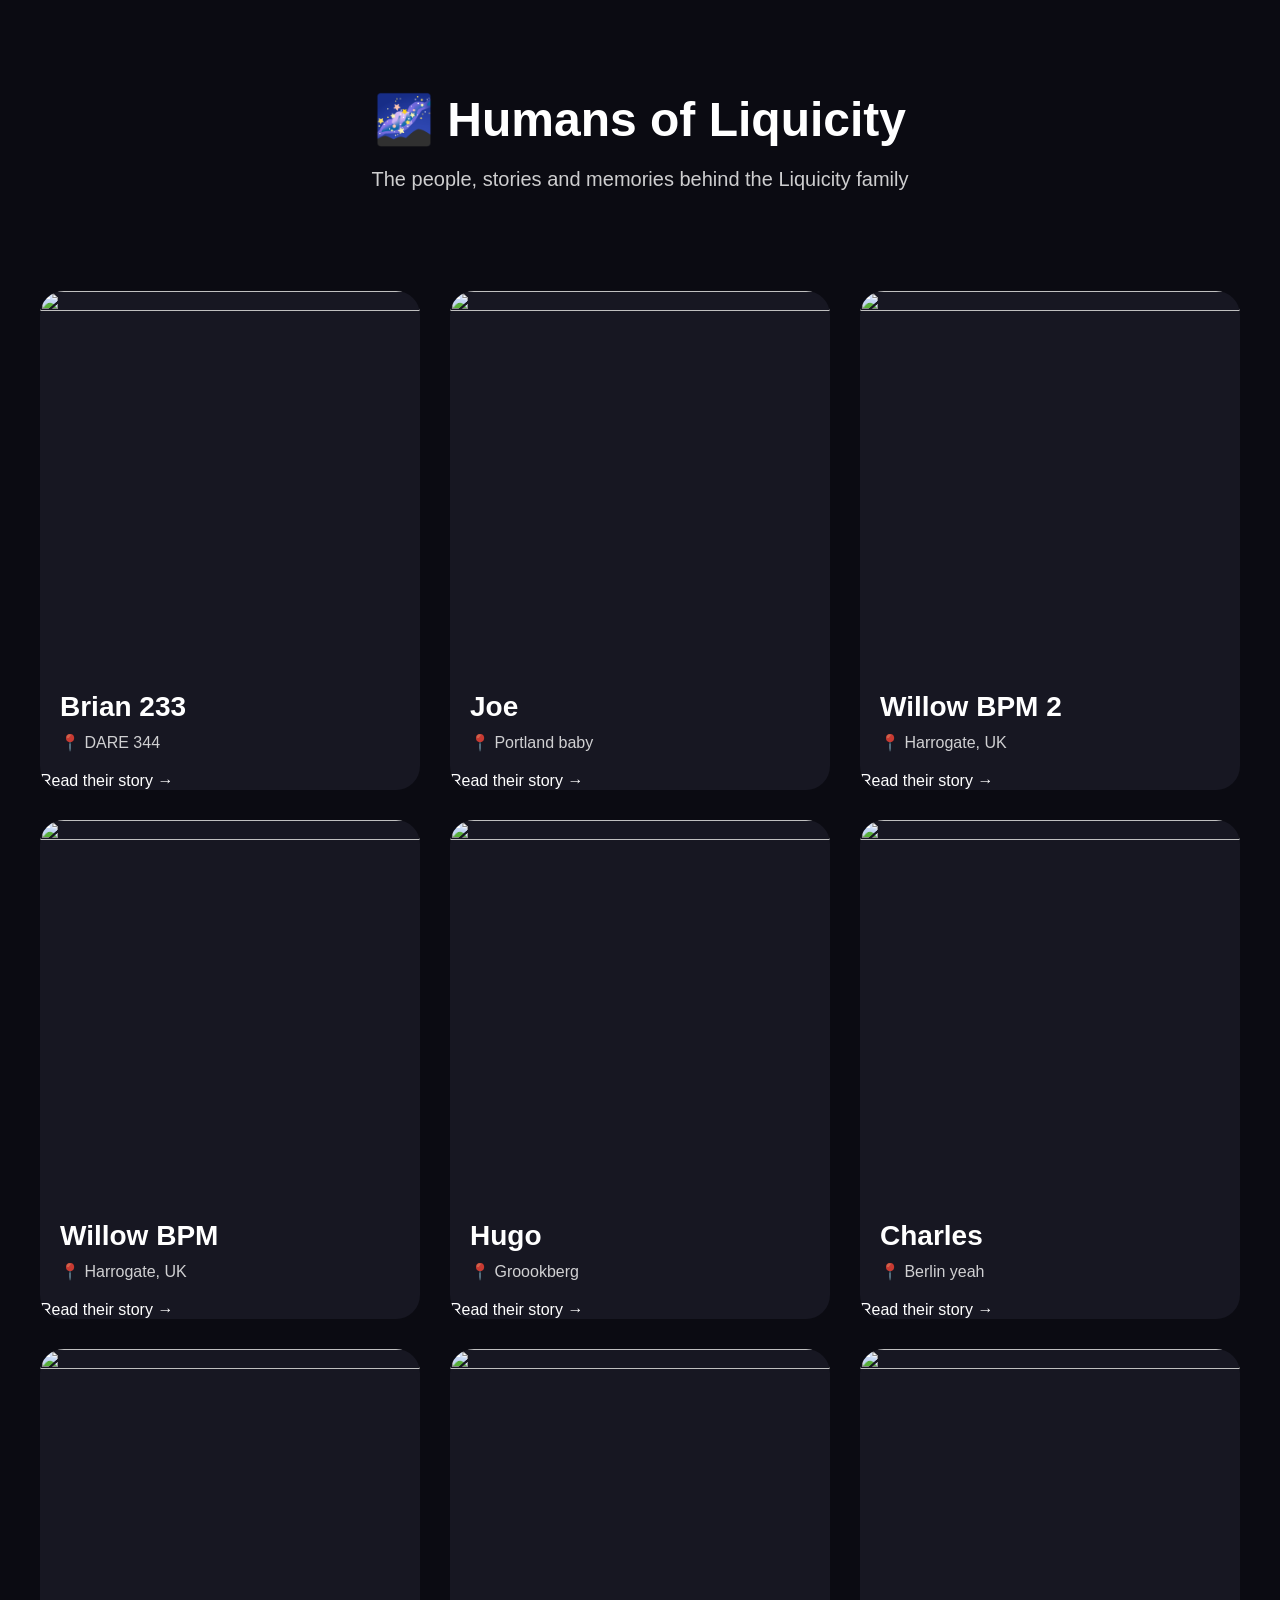
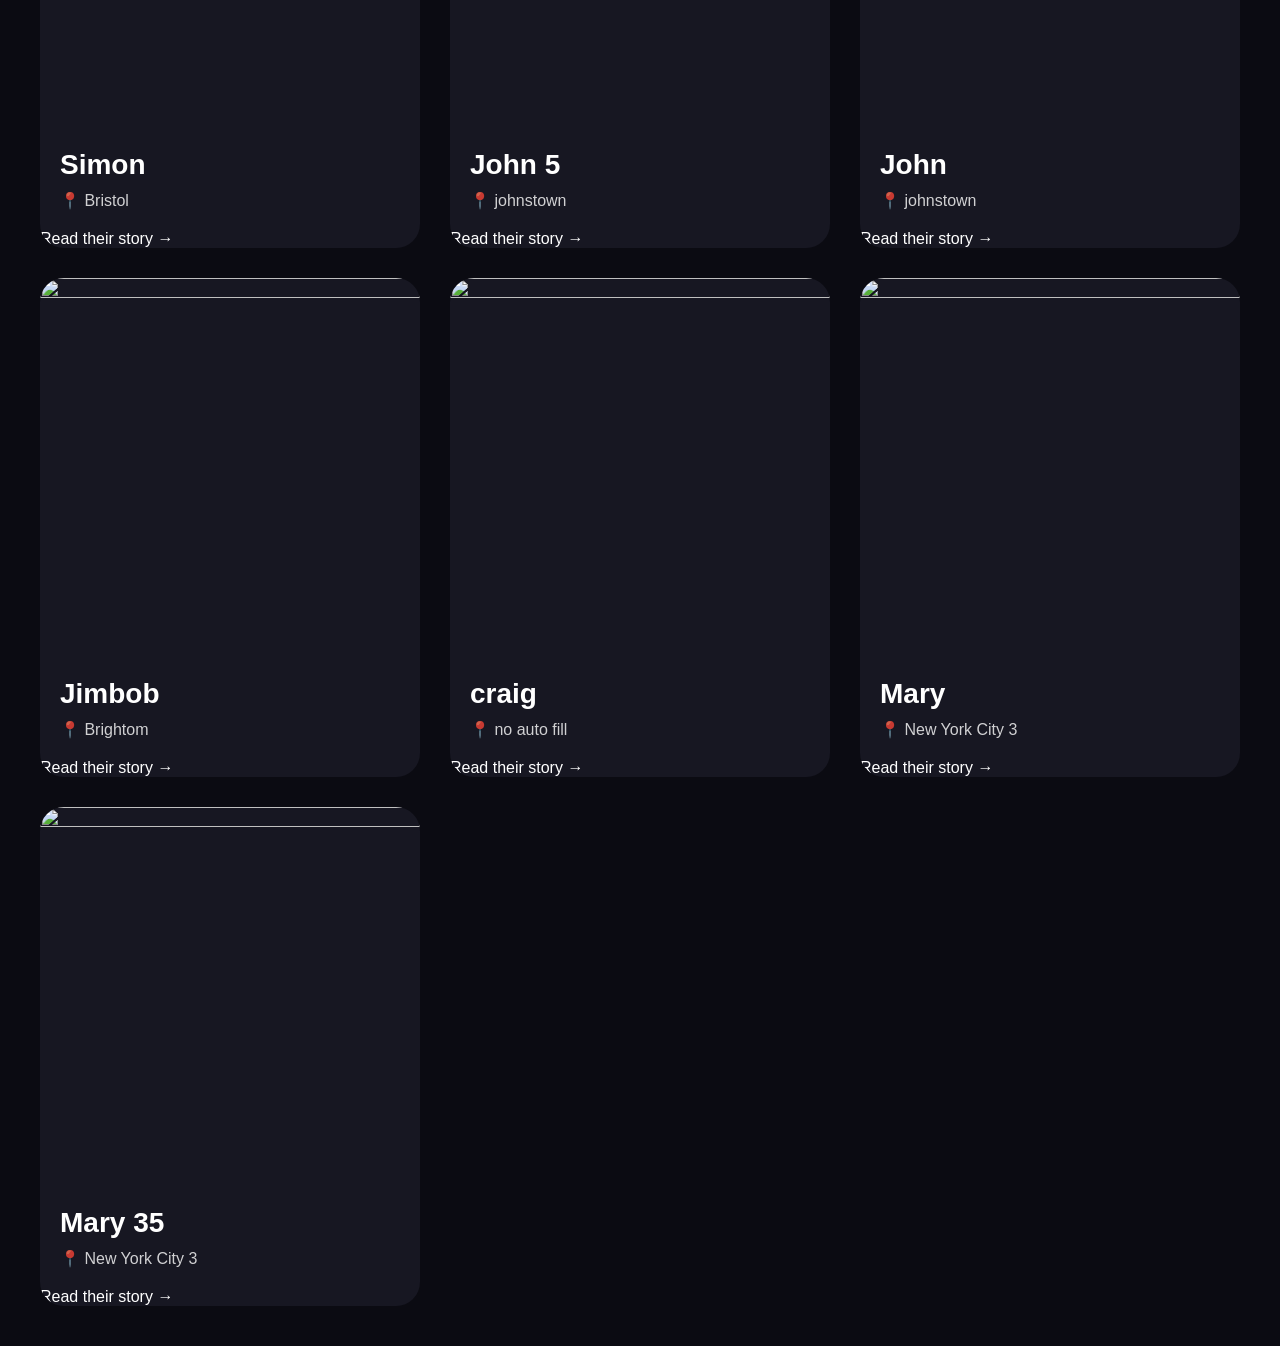
==== commit a0c5cf91: "Update Humans of Liquicity pages" ====
--- a/index.html
+++ b/index.html
@@ -14,6 +14,7 @@
 <article class='human-card'><a href='people/willow-bpm/'><img class='human-image' src='https://github.com/user-attachments/assets/fc92c161-4ea5-44bc-9026-ef373d1736e5' loading='lazy'><div class='card-content'><h2>Willow BPM</h2><p>📍 Harrogate, UK</p><span>Read their story →</span></div></a></article>
 <article class='human-card'><a href='people/hugo/'><img class='human-image' src='https://github.com/user-attachments/assets/6a5c4d60-dff2-40f5-a59c-875e7937b018' loading='lazy'><div class='card-content'><h2>Hugo</h2><p>📍 Groookberg</p><span>Read their story →</span></div></a></article>
 <article class='human-card'><a href='people/charles/'><img class='human-image' src='' loading='lazy'><div class='card-content'><h2>Charles</h2><p>📍 Berlin yeah</p><span>Read their story →</span></div></a></article>
+<article class='human-card'><a href='people/simon/'><img class='human-image' src='' loading='lazy'><div class='card-content'><h2>Simon</h2><p>📍 Bristol</p><span>Read their story →</span></div></a></article>
 <article class='human-card'><a href='people/john-5/'><img class='human-image' src='_No response_' loading='lazy'><div class='card-content'><h2>John 5</h2><p>📍 johnstown</p><span>Read their story →</span></div></a></article>
 <article class='human-card'><a href='people/john/'><img class='human-image' src='_No response_' loading='lazy'><div class='card-content'><h2>John</h2><p>📍 johnstown</p><span>Read their story →</span></div></a></article>
 <article class='human-card'><a href='people/jimbob/'><img class='human-image' src='https://github.com/user-attachments/assets/8e66f4f4-fe10-44ca-acda-b9aea173c19b' loading='lazy'><div class='card-content'><h2>Jimbob</h2><p>📍 Brightom</p><span>Read their story →</span></div></a></article>
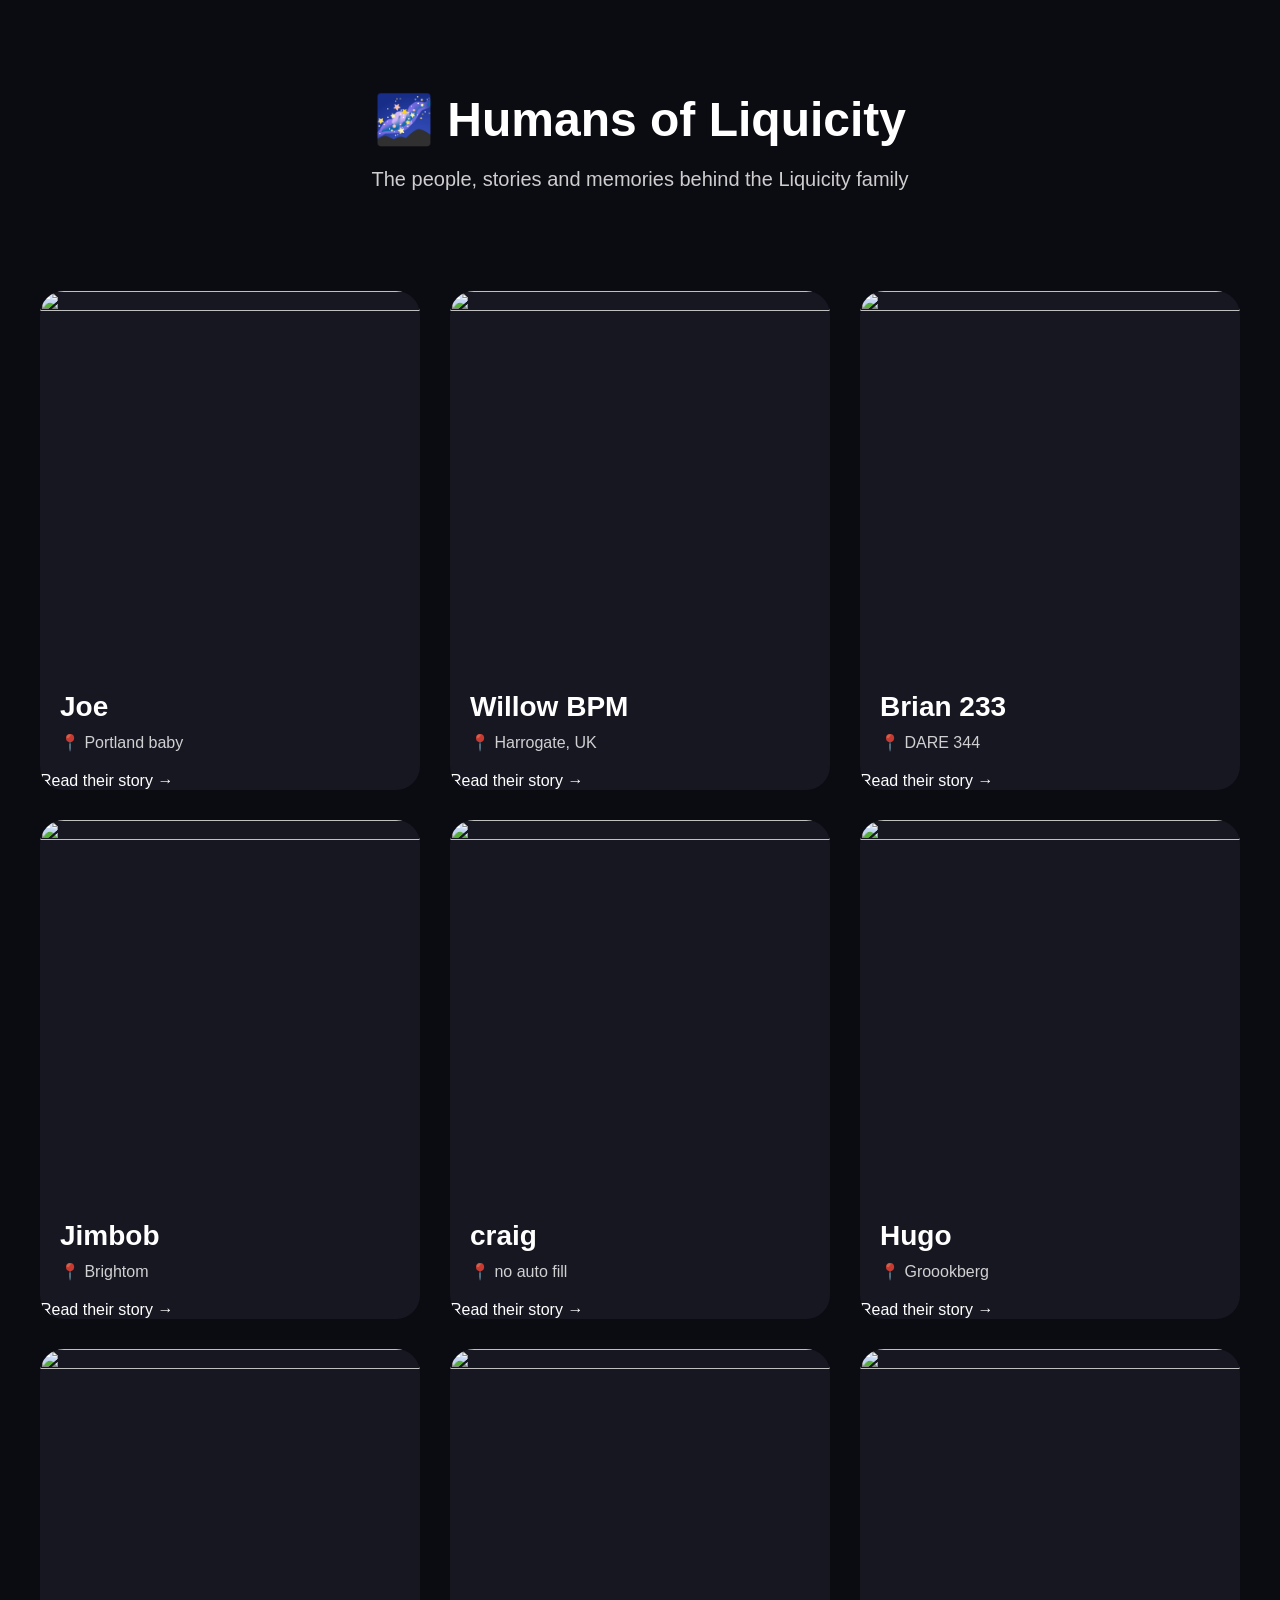
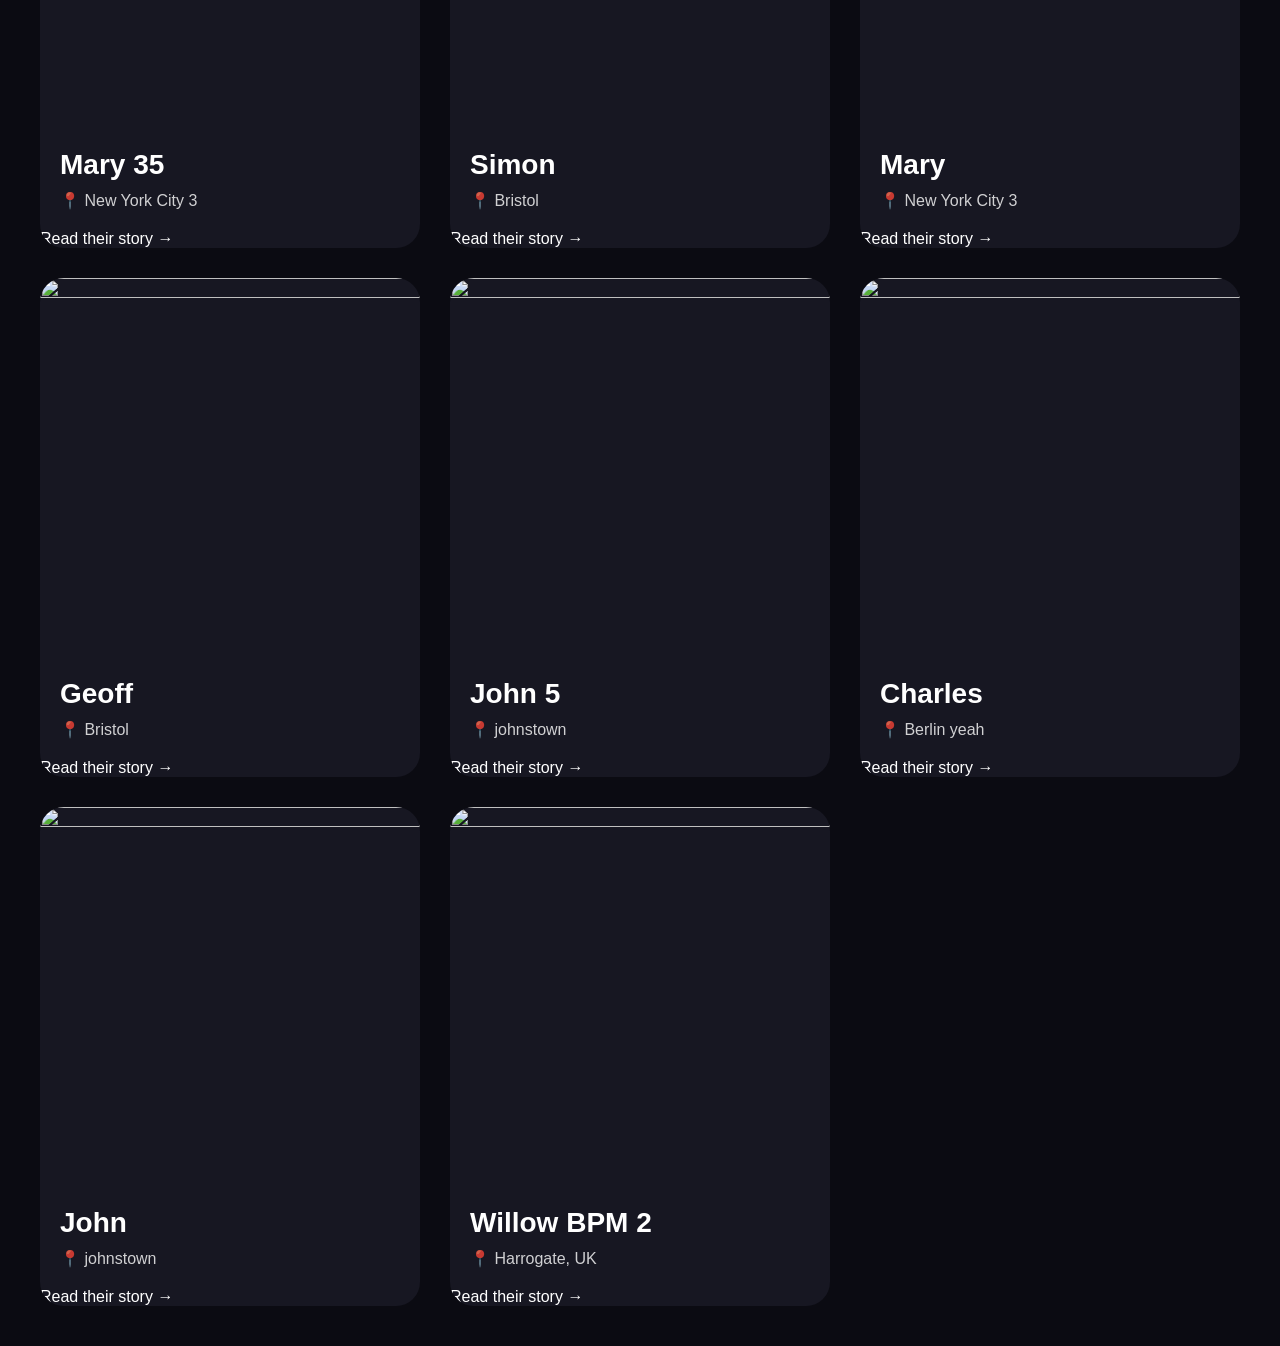
==== commit 3378a8fa: "Update Humans of Liquicity pages" ====
--- a/index.html
+++ b/index.html
@@ -8,19 +8,20 @@
 <body>
 <header class='hero'><h1>🌌 Humans of Liquicity</h1><p>The people, stories and memories behind the Liquicity family</p></header>
 <main class='gallery'>
+<article class='human-card'><a href='people/joe/'><img class='human-image' src='' loading='lazy'><div class='card-content'><h2>Joe</h2><p>📍 Portland baby</p><span>Read their story →</span></div></a></article>
+<article class='human-card'><a href='people/willow-bpm/'><img class='human-image' src='https://github.com/user-attachments/assets/fc92c161-4ea5-44bc-9026-ef373d1736e5' loading='lazy'><div class='card-content'><h2>Willow BPM</h2><p>📍 Harrogate, UK</p><span>Read their story →</span></div></a></article>
 <article class='human-card'><a href='people/brian-233/'><img class='human-image' src='https://github.com/user-attachments/assets/094af607-dd69-4925-a77b-a42894fe0ffe' loading='lazy'><div class='card-content'><h2>Brian 233</h2><p>📍 DARE 344</p><span>Read their story →</span></div></a></article>
-<article class='human-card'><a href='people/joe/'><img class='human-image' src='' loading='lazy'><div class='card-content'><h2>Joe</h2><p>📍 Portland baby</p><span>Read their story →</span></div></a></article>
-<article class='human-card'><a href='people/willow-bpm-2/'><img class='human-image' src='https://github.com/user-attachments/assets/fc92c161-4ea5-44bc-9026-ef373d1736e5' loading='lazy'><div class='card-content'><h2>Willow BPM 2</h2><p>📍 Harrogate, UK</p><span>Read their story →</span></div></a></article>
-<article class='human-card'><a href='people/willow-bpm/'><img class='human-image' src='https://github.com/user-attachments/assets/fc92c161-4ea5-44bc-9026-ef373d1736e5' loading='lazy'><div class='card-content'><h2>Willow BPM</h2><p>📍 Harrogate, UK</p><span>Read their story →</span></div></a></article>
-<article class='human-card'><a href='people/hugo/'><img class='human-image' src='https://github.com/user-attachments/assets/6a5c4d60-dff2-40f5-a59c-875e7937b018' loading='lazy'><div class='card-content'><h2>Hugo</h2><p>📍 Groookberg</p><span>Read their story →</span></div></a></article>
-<article class='human-card'><a href='people/charles/'><img class='human-image' src='' loading='lazy'><div class='card-content'><h2>Charles</h2><p>📍 Berlin yeah</p><span>Read their story →</span></div></a></article>
-<article class='human-card'><a href='people/simon/'><img class='human-image' src='' loading='lazy'><div class='card-content'><h2>Simon</h2><p>📍 Bristol</p><span>Read their story →</span></div></a></article>
-<article class='human-card'><a href='people/john-5/'><img class='human-image' src='_No response_' loading='lazy'><div class='card-content'><h2>John 5</h2><p>📍 johnstown</p><span>Read their story →</span></div></a></article>
-<article class='human-card'><a href='people/john/'><img class='human-image' src='_No response_' loading='lazy'><div class='card-content'><h2>John</h2><p>📍 johnstown</p><span>Read their story →</span></div></a></article>
 <article class='human-card'><a href='people/jimbob/'><img class='human-image' src='https://github.com/user-attachments/assets/8e66f4f4-fe10-44ca-acda-b9aea173c19b' loading='lazy'><div class='card-content'><h2>Jimbob</h2><p>📍 Brightom</p><span>Read their story →</span></div></a></article>
 <article class='human-card'><a href='people/craig/'><img class='human-image' src='https://github.com/user-attachments/assets/9e0b74dc-138c-4d0c-9e52-d8a0b8a4632c' loading='lazy'><div class='card-content'><h2>craig</h2><p>📍 no auto fill</p><span>Read their story →</span></div></a></article>
+<article class='human-card'><a href='people/hugo/'><img class='human-image' src='https://github.com/user-attachments/assets/6a5c4d60-dff2-40f5-a59c-875e7937b018' loading='lazy'><div class='card-content'><h2>Hugo</h2><p>📍 Groookberg</p><span>Read their story →</span></div></a></article>
+<article class='human-card'><a href='people/mary-35/'><img class='human-image' src='https://github.com/user-attachments/assets/d9423f1f-2d3f-488f-964c-c1379156f17c' loading='lazy'><div class='card-content'><h2>Mary 35</h2><p>📍 New York City 3</p><span>Read their story →</span></div></a></article>
+<article class='human-card'><a href='people/simon/'><img class='human-image' src='' loading='lazy'><div class='card-content'><h2>Simon</h2><p>📍 Bristol</p><span>Read their story →</span></div></a></article>
 <article class='human-card'><a href='people/mary/'><img class='human-image' src='https://github.com/user-attachments/assets/d9423f1f-2d3f-488f-964c-c1379156f17c' loading='lazy'><div class='card-content'><h2>Mary</h2><p>📍 New York City 3</p><span>Read their story →</span></div></a></article>
-<article class='human-card'><a href='people/mary-35/'><img class='human-image' src='https://github.com/user-attachments/assets/d9423f1f-2d3f-488f-964c-c1379156f17c' loading='lazy'><div class='card-content'><h2>Mary 35</h2><p>📍 New York City 3</p><span>Read their story →</span></div></a></article>
+<article class='human-card'><a href='people/geoff/'><img class='human-image' src='' loading='lazy'><div class='card-content'><h2>Geoff</h2><p>📍 Bristol</p><span>Read their story →</span></div></a></article>
+<article class='human-card'><a href='people/john-5/'><img class='human-image' src='_No response_' loading='lazy'><div class='card-content'><h2>John 5</h2><p>📍 johnstown</p><span>Read their story →</span></div></a></article>
+<article class='human-card'><a href='people/charles/'><img class='human-image' src='' loading='lazy'><div class='card-content'><h2>Charles</h2><p>📍 Berlin yeah</p><span>Read their story →</span></div></a></article>
+<article class='human-card'><a href='people/john/'><img class='human-image' src='_No response_' loading='lazy'><div class='card-content'><h2>John</h2><p>📍 johnstown</p><span>Read their story →</span></div></a></article>
+<article class='human-card'><a href='people/willow-bpm-2/'><img class='human-image' src='https://github.com/user-attachments/assets/fc92c161-4ea5-44bc-9026-ef373d1736e5' loading='lazy'><div class='card-content'><h2>Willow BPM 2</h2><p>📍 Harrogate, UK</p><span>Read their story →</span></div></a></article>
 </main>
 </body>
 </html>
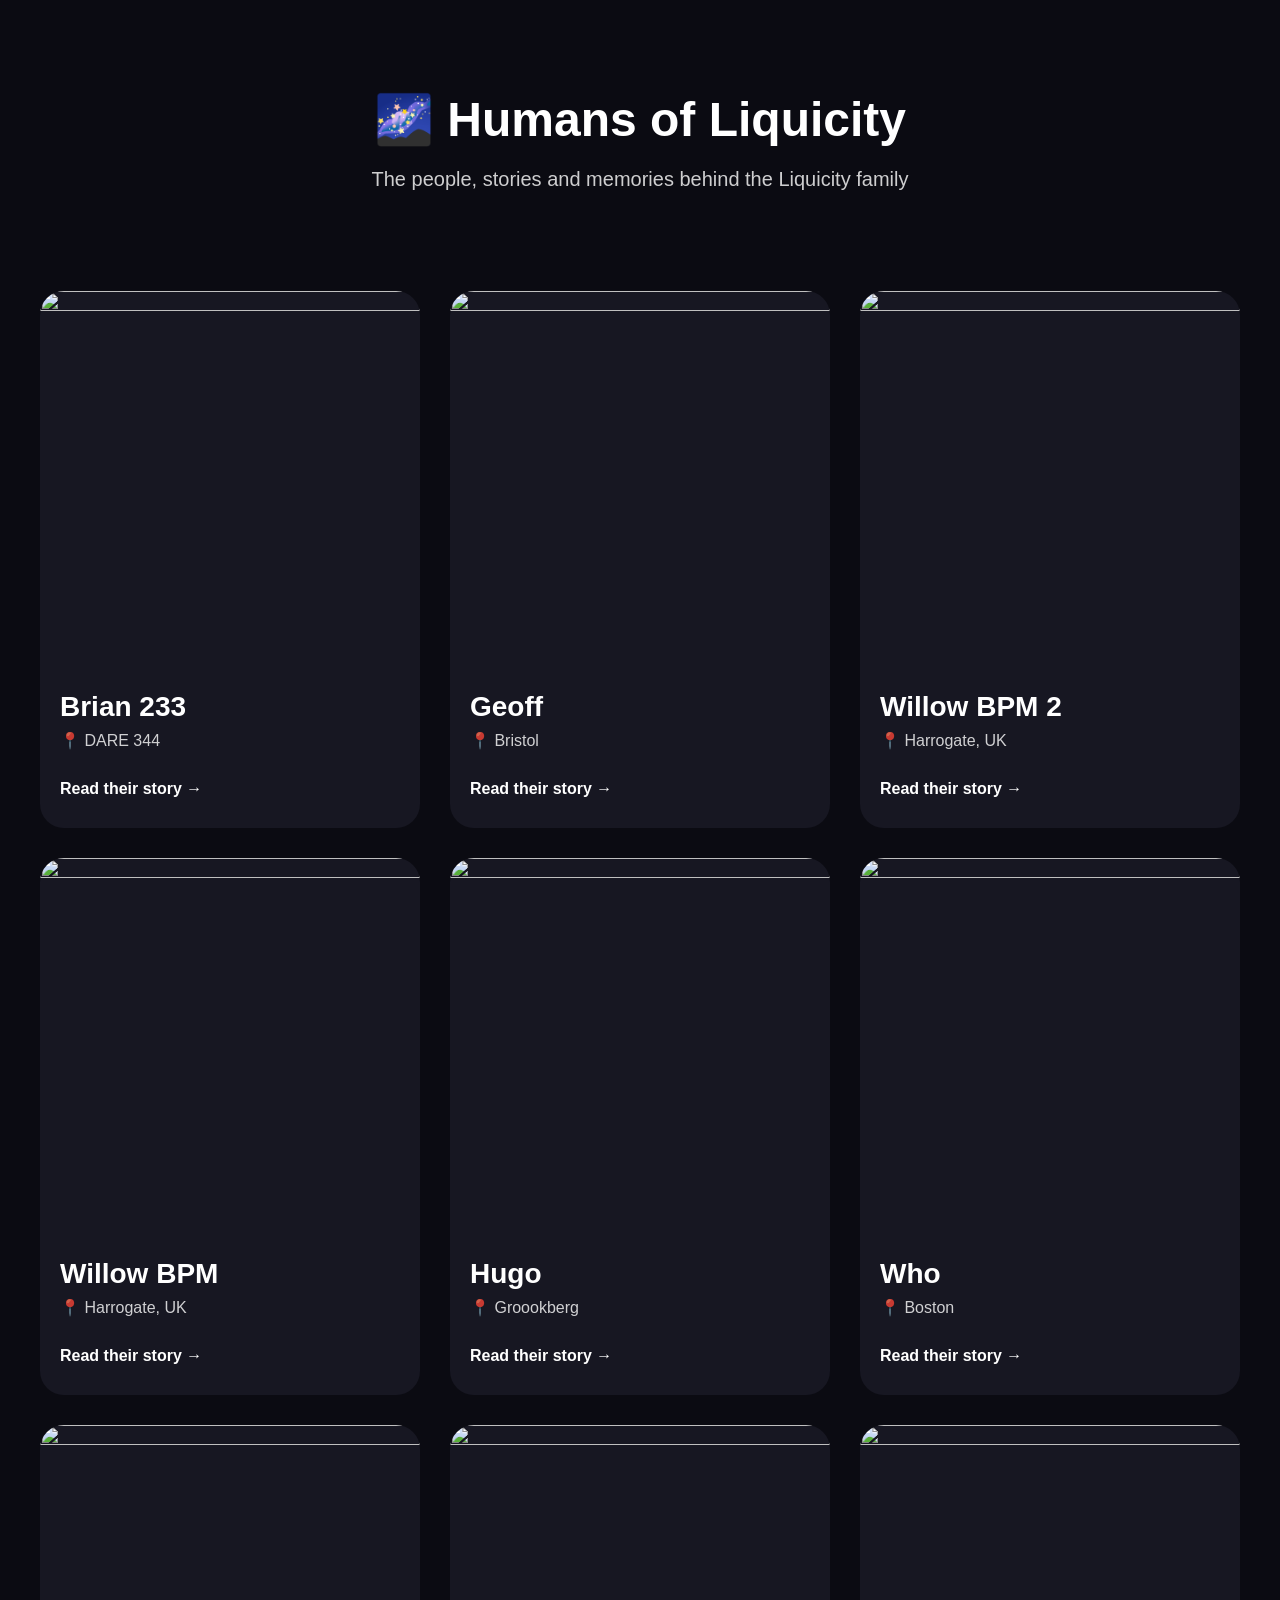
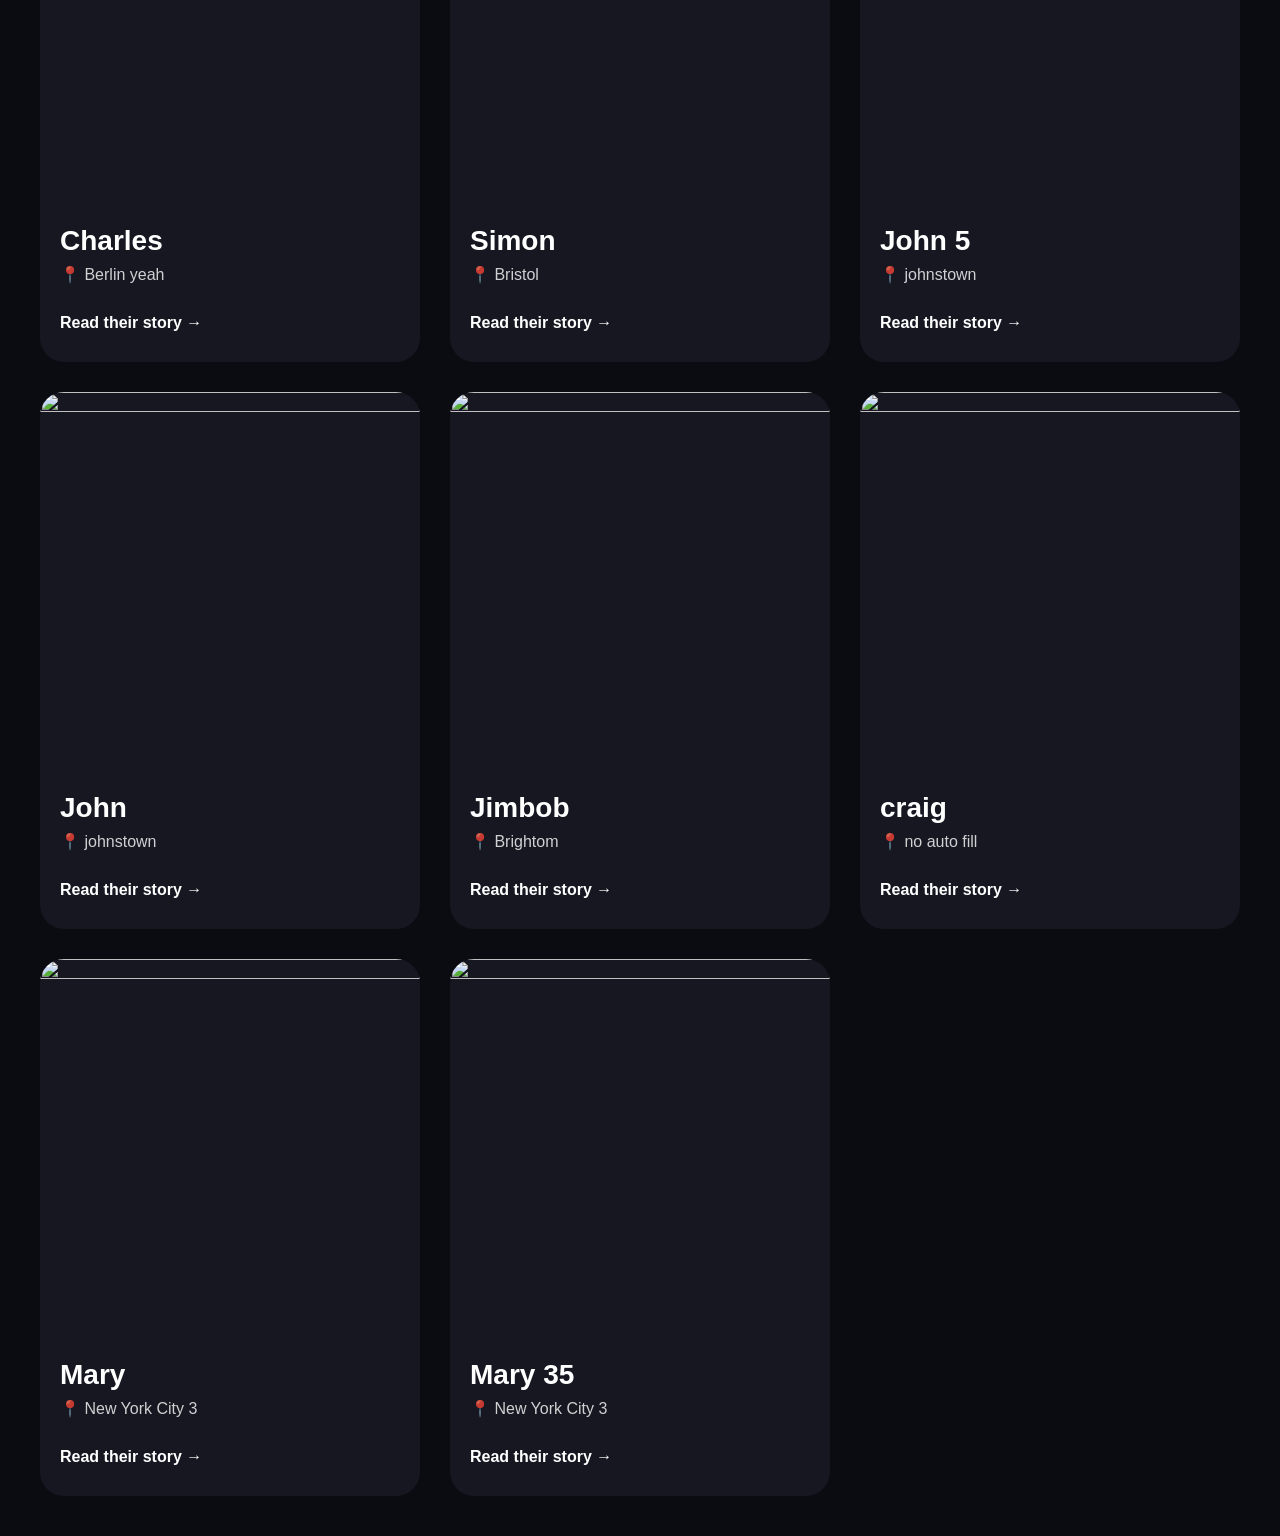
==== commit 32978a9d: "Update Humans of Liquicity pages" ====
--- a/index.html
+++ b/index.html
@@ -6,22 +6,12 @@
 <link rel='stylesheet' href='assets/style.css'>
 </head>
 <body>
-<header class='hero'><h1>🌌 Humans of Liquicity</h1><p>The people, stories and memories behind the Liquicity family</p></header>
+<header class='hero'>
+<h1>🌌 Humans of Liquicity</h1>
+<p>The people, stories and memories behind the Liquicity family</p>
+</header>
 <main class='gallery'>
-<article class='human-card'><a href='people/joe/'><img class='human-image' src='' loading='lazy'><div class='card-content'><h2>Joe</h2><p>📍 Portland baby</p><span>Read their story →</span></div></a></article>
-<article class='human-card'><a href='people/willow-bpm/'><img class='human-image' src='https://github.com/user-attachments/assets/fc92c161-4ea5-44bc-9026-ef373d1736e5' loading='lazy'><div class='card-content'><h2>Willow BPM</h2><p>📍 Harrogate, UK</p><span>Read their story →</span></div></a></article>
-<article class='human-card'><a href='people/brian-233/'><img class='human-image' src='https://github.com/user-attachments/assets/094af607-dd69-4925-a77b-a42894fe0ffe' loading='lazy'><div class='card-content'><h2>Brian 233</h2><p>📍 DARE 344</p><span>Read their story →</span></div></a></article>
-<article class='human-card'><a href='people/jimbob/'><img class='human-image' src='https://github.com/user-attachments/assets/8e66f4f4-fe10-44ca-acda-b9aea173c19b' loading='lazy'><div class='card-content'><h2>Jimbob</h2><p>📍 Brightom</p><span>Read their story →</span></div></a></article>
-<article class='human-card'><a href='people/craig/'><img class='human-image' src='https://github.com/user-attachments/assets/9e0b74dc-138c-4d0c-9e52-d8a0b8a4632c' loading='lazy'><div class='card-content'><h2>craig</h2><p>📍 no auto fill</p><span>Read their story →</span></div></a></article>
-<article class='human-card'><a href='people/hugo/'><img class='human-image' src='https://github.com/user-attachments/assets/6a5c4d60-dff2-40f5-a59c-875e7937b018' loading='lazy'><div class='card-content'><h2>Hugo</h2><p>📍 Groookberg</p><span>Read their story →</span></div></a></article>
-<article class='human-card'><a href='people/mary-35/'><img class='human-image' src='https://github.com/user-attachments/assets/d9423f1f-2d3f-488f-964c-c1379156f17c' loading='lazy'><div class='card-content'><h2>Mary 35</h2><p>📍 New York City 3</p><span>Read their story →</span></div></a></article>
-<article class='human-card'><a href='people/simon/'><img class='human-image' src='' loading='lazy'><div class='card-content'><h2>Simon</h2><p>📍 Bristol</p><span>Read their story →</span></div></a></article>
-<article class='human-card'><a href='people/mary/'><img class='human-image' src='https://github.com/user-attachments/assets/d9423f1f-2d3f-488f-964c-c1379156f17c' loading='lazy'><div class='card-content'><h2>Mary</h2><p>📍 New York City 3</p><span>Read their story →</span></div></a></article>
-<article class='human-card'><a href='people/geoff/'><img class='human-image' src='' loading='lazy'><div class='card-content'><h2>Geoff</h2><p>📍 Bristol</p><span>Read their story →</span></div></a></article>
-<article class='human-card'><a href='people/john-5/'><img class='human-image' src='_No response_' loading='lazy'><div class='card-content'><h2>John 5</h2><p>📍 johnstown</p><span>Read their story →</span></div></a></article>
-<article class='human-card'><a href='people/charles/'><img class='human-image' src='' loading='lazy'><div class='card-content'><h2>Charles</h2><p>📍 Berlin yeah</p><span>Read their story →</span></div></a></article>
-<article class='human-card'><a href='people/john/'><img class='human-image' src='_No response_' loading='lazy'><div class='card-content'><h2>John</h2><p>📍 johnstown</p><span>Read their story →</span></div></a></article>
-<article class='human-card'><a href='people/willow-bpm-2/'><img class='human-image' src='https://github.com/user-attachments/assets/fc92c161-4ea5-44bc-9026-ef373d1736e5' loading='lazy'><div class='card-content'><h2>Willow BPM 2</h2><p>📍 Harrogate, UK</p><span>Read their story →</span></div></a></article>
+<article class='human-card'><a href='people/brian-233/'><img class='human-image' src='https://github.com/user-attachments/assets/094af607-dd69-4925-a77b-a42894fe0ffe' loading='lazy'><div class='card-content'><h2>Brian 233</h2><p>📍 DARE 344</p><span>Read their story →</span></div></a></article><article class='human-card'><a href='people/geoff/'><img class='human-image' src='' loading='lazy'><div class='card-content'><h2>Geoff</h2><p>📍 Bristol</p><span>Read their story →</span></div></a></article><article class='human-card'><a href='people/willow-bpm-2/'><img class='human-image' src='https://github.com/user-attachments/assets/fc92c161-4ea5-44bc-9026-ef373d1736e5' loading='lazy'><div class='card-content'><h2>Willow BPM 2</h2><p>📍 Harrogate, UK</p><span>Read their story →</span></div></a></article><article class='human-card'><a href='people/willow-bpm/'><img class='human-image' src='https://github.com/user-attachments/assets/fc92c161-4ea5-44bc-9026-ef373d1736e5' loading='lazy'><div class='card-content'><h2>Willow BPM</h2><p>📍 Harrogate, UK</p><span>Read their story →</span></div></a></article><article class='human-card'><a href='people/hugo/'><img class='human-image' src='https://github.com/user-attachments/assets/6a5c4d60-dff2-40f5-a59c-875e7937b018' loading='lazy'><div class='card-content'><h2>Hugo</h2><p>📍 Groookberg</p><span>Read their story →</span></div></a></article><article class='human-card'><a href='people/who/'><img class='human-image' src='https://res.cloudinary.com/fpktjto6/image/upload/v1784764247/humans-of-liquicity/zpnxajyqmmupowqfk9w0.jpg' loading='lazy'><div class='card-content'><h2>Who</h2><p>📍 Boston</p><span>Read their story →</span></div></a></article><article class='human-card'><a href='people/charles/'><img class='human-image' src='' loading='lazy'><div class='card-content'><h2>Charles</h2><p>📍 Berlin yeah</p><span>Read their story →</span></div></a></article><article class='human-card'><a href='people/simon/'><img class='human-image' src='' loading='lazy'><div class='card-content'><h2>Simon</h2><p>📍 Bristol</p><span>Read their story →</span></div></a></article><article class='human-card'><a href='people/john-5/'><img class='human-image' src='_No response_' loading='lazy'><div class='card-content'><h2>John 5</h2><p>📍 johnstown</p><span>Read their story →</span></div></a></article><article class='human-card'><a href='people/john/'><img class='human-image' src='_No response_' loading='lazy'><div class='card-content'><h2>John</h2><p>📍 johnstown</p><span>Read their story →</span></div></a></article><article class='human-card'><a href='people/jimbob/'><img class='human-image' src='https://github.com/user-attachments/assets/8e66f4f4-fe10-44ca-acda-b9aea173c19b' loading='lazy'><div class='card-content'><h2>Jimbob</h2><p>📍 Brightom</p><span>Read their story →</span></div></a></article><article class='human-card'><a href='people/craig/'><img class='human-image' src='https://github.com/user-attachments/assets/9e0b74dc-138c-4d0c-9e52-d8a0b8a4632c' loading='lazy'><div class='card-content'><h2>craig</h2><p>📍 no auto fill</p><span>Read their story →</span></div></a></article><article class='human-card'><a href='people/mary/'><img class='human-image' src='https://github.com/user-attachments/assets/d9423f1f-2d3f-488f-964c-c1379156f17c' loading='lazy'><div class='card-content'><h2>Mary</h2><p>📍 New York City 3</p><span>Read their story →</span></div></a></article><article class='human-card'><a href='people/mary-35/'><img class='human-image' src='https://github.com/user-attachments/assets/d9423f1f-2d3f-488f-964c-c1379156f17c' loading='lazy'><div class='card-content'><h2>Mary 35</h2><p>📍 New York City 3</p><span>Read their story →</span></div></a></article>
 </main>
 </body>
 </html>
--- a/assets/style.css
+++ b/assets/style.css
@@ -6,6 +6,8 @@
 }
 
 
+/* Header */
+
 header {
     text-align: center;
     padding: 60px 20px 40px;
@@ -24,6 +26,7 @@
 }
 
 
+
 /* Gallery */
 
 .gallery {
@@ -44,6 +47,8 @@
 
 
 
+/* Story cards */
+
 .human-card {
 
     background: #171722;
@@ -54,6 +59,10 @@
 
     transition: transform .25s ease;
 
+    display: flex;
+
+    flex-direction: column;
+
 }
 
 
@@ -72,39 +81,75 @@
 
     text-decoration: none;
 
+    display:flex;
+
+    flex-direction:column;
+
+    height:100%;
+
 }
 
 
 
 .human-image {
 
-    width: 100%;
-
-    aspect-ratio: 1 / 1;
-
-    object-fit: cover;
-
-    display: block;
-
-}
-
-
-
-.human-card h2 {
-
-    font-size: 28px;
-
-    margin: 20px 20px 5px;
-
-}
-
-
-
-.human-card p {
-
-    margin: 10px 20px 20px;
-
-    opacity: .8;
+    width:100%;
+
+    aspect-ratio:1 / 1;
+
+    object-fit:cover;
+
+    display:block;
+
+}
+
+
+
+/* Card content */
+
+.card-content {
+
+    padding:20px 20px 30px;
+
+    flex:1;
+
+    display:flex;
+
+    flex-direction:column;
+
+}
+
+
+
+.card-content h2 {
+
+    font-size:28px;
+
+    margin:0 0 8px;
+
+}
+
+
+
+.card-content p {
+
+    margin:0 0 20px;
+
+    opacity:.8;
+
+}
+
+
+
+.card-content span {
+
+    margin-top:auto;
+
+    display:inline-block;
+
+    font-weight:bold;
+
+    padding-top:10px;
 
 }
 
@@ -115,11 +160,11 @@
 
 .profile {
 
-    max-width: 800px;
-
-    margin: 40px auto;
-
-    padding: 30px;
+    max-width:800px;
+
+    margin:40px auto;
+
+    padding:30px;
 
     background:#171722;
 
@@ -193,9 +238,9 @@
 
 /* Mobile */
 
-
 @media(max-width:900px){
 
+
     .gallery {
 
         grid-template-columns:repeat(2,1fr);
@@ -204,12 +249,14 @@
 
     }
 
+
 }
 
 
 
 @media(max-width:600px){
 
+
     header h1 {
 
         font-size:34px;
@@ -217,13 +264,49 @@
     }
 
 
+
+    header p {
+
+        font-size:17px;
+
+    }
+
+
+
     .gallery {
 
         grid-template-columns:1fr;
 
         padding:15px;
 
-    }
+        gap:20px;
+
+    }
+
+
+
+    .human-card {
+
+        border-radius:20px;
+
+    }
+
+
+
+    .card-content {
+
+        padding:15px 15px 25px;
+
+    }
+
+
+
+    .card-content h2 {
+
+        font-size:24px;
+
+    }
+
 
 
     .profile {
@@ -232,7 +315,17 @@
 
         padding:20px;
 
-    }
-
-
-}
+        border-radius:20px;
+
+    }
+
+
+
+    .profile h1 {
+
+        font-size:34px;
+
+    }
+
+
+}
